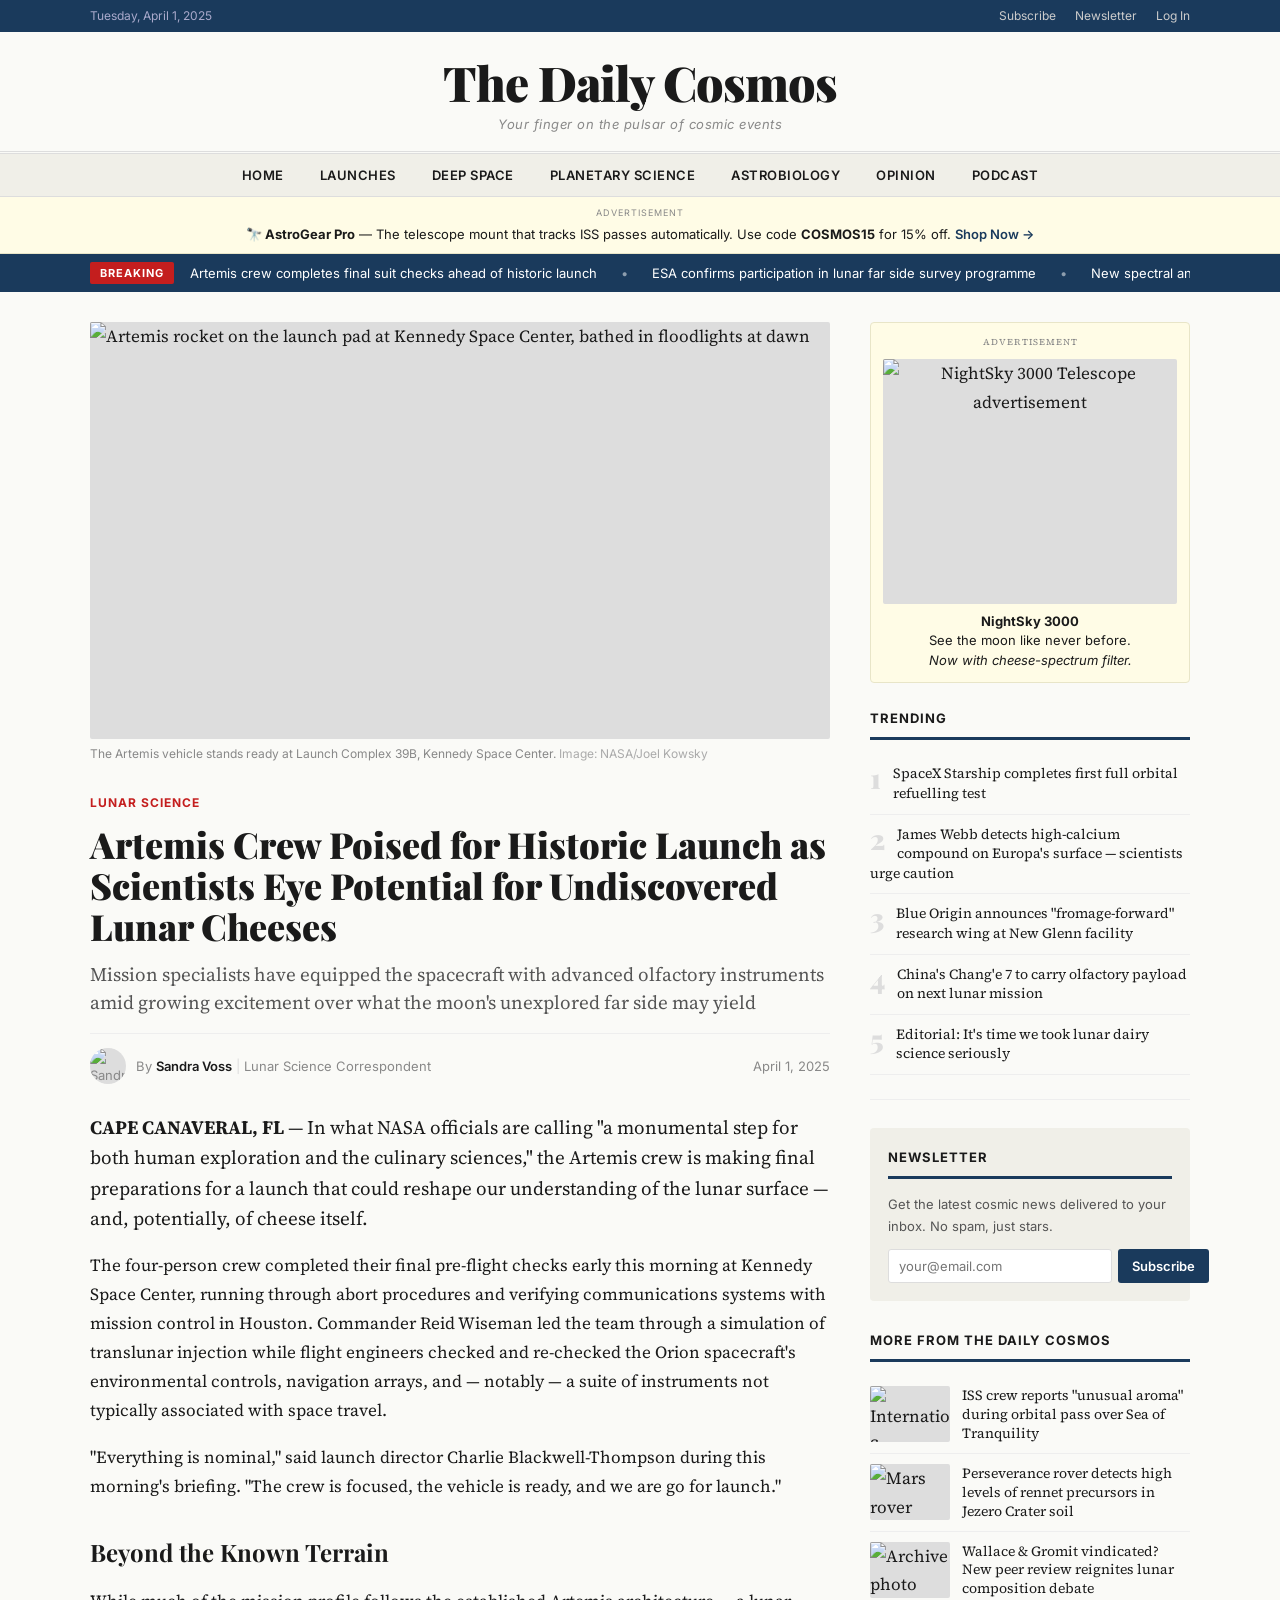
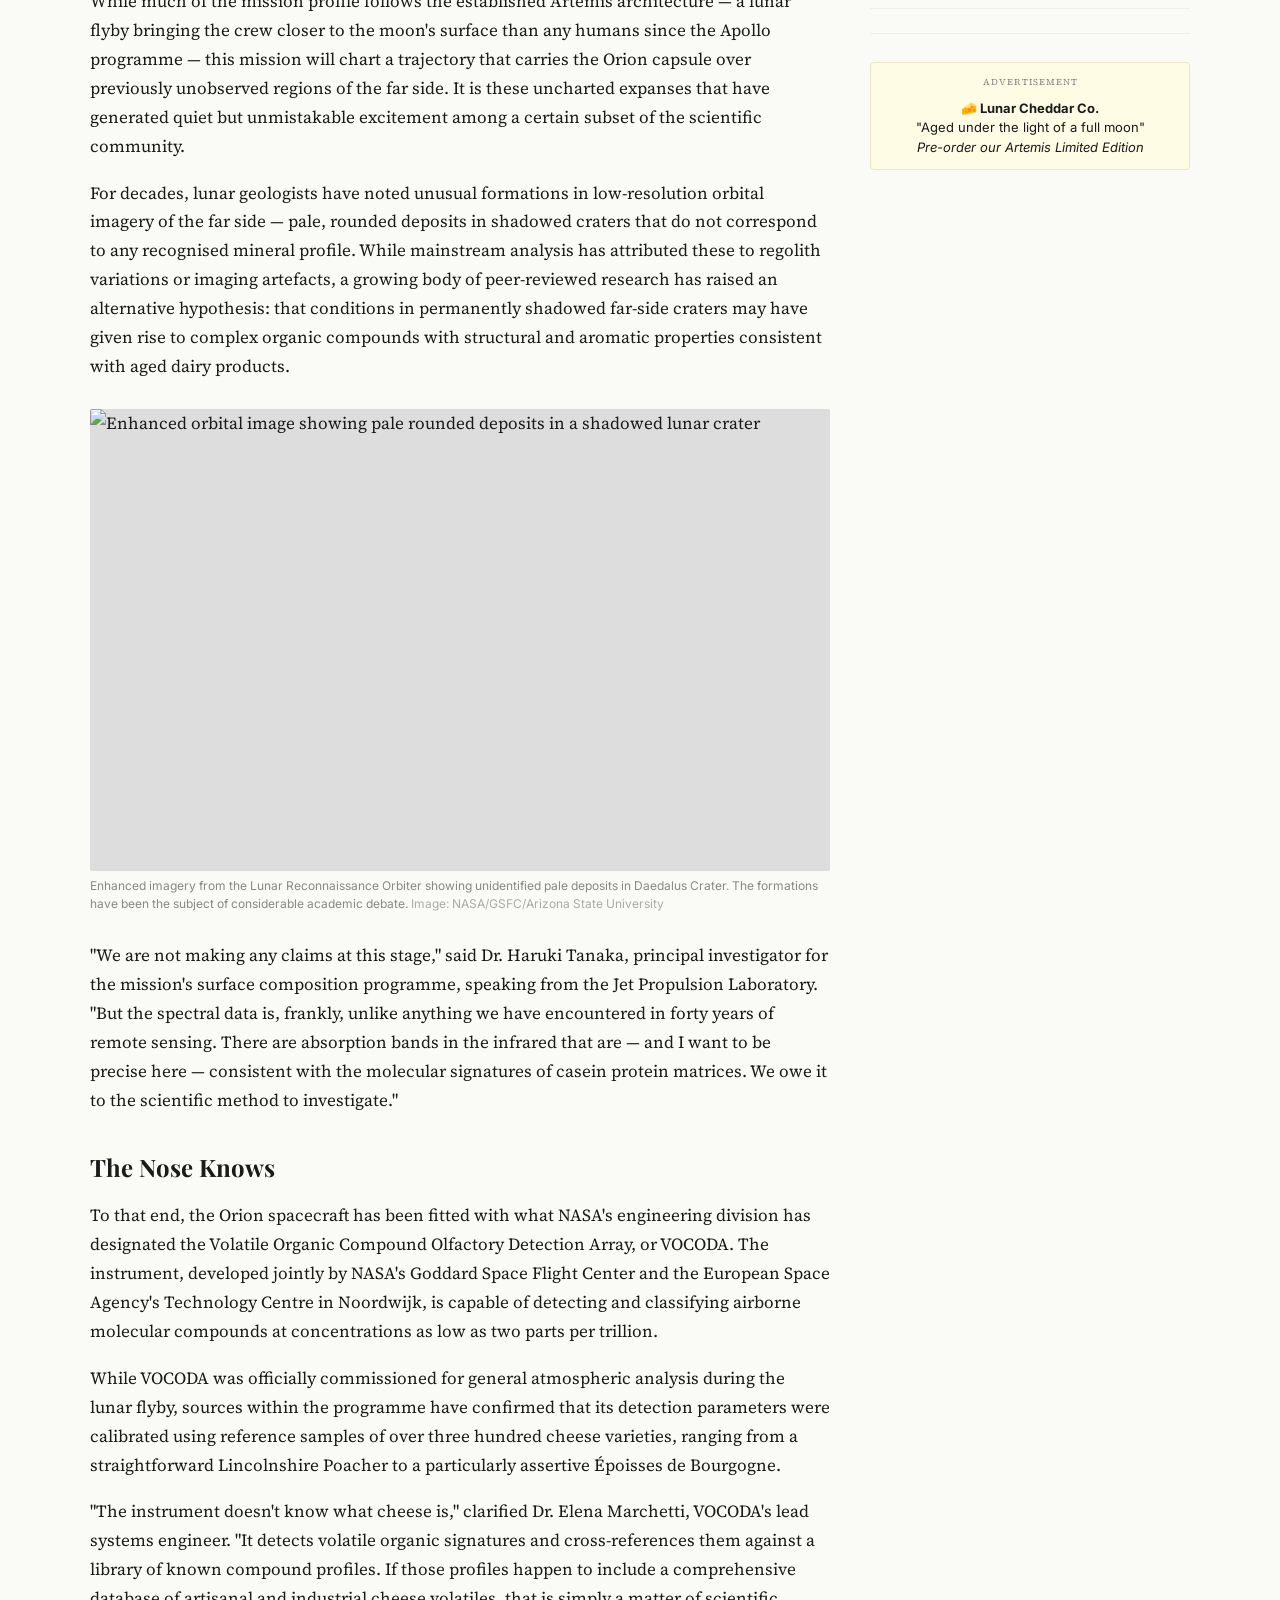
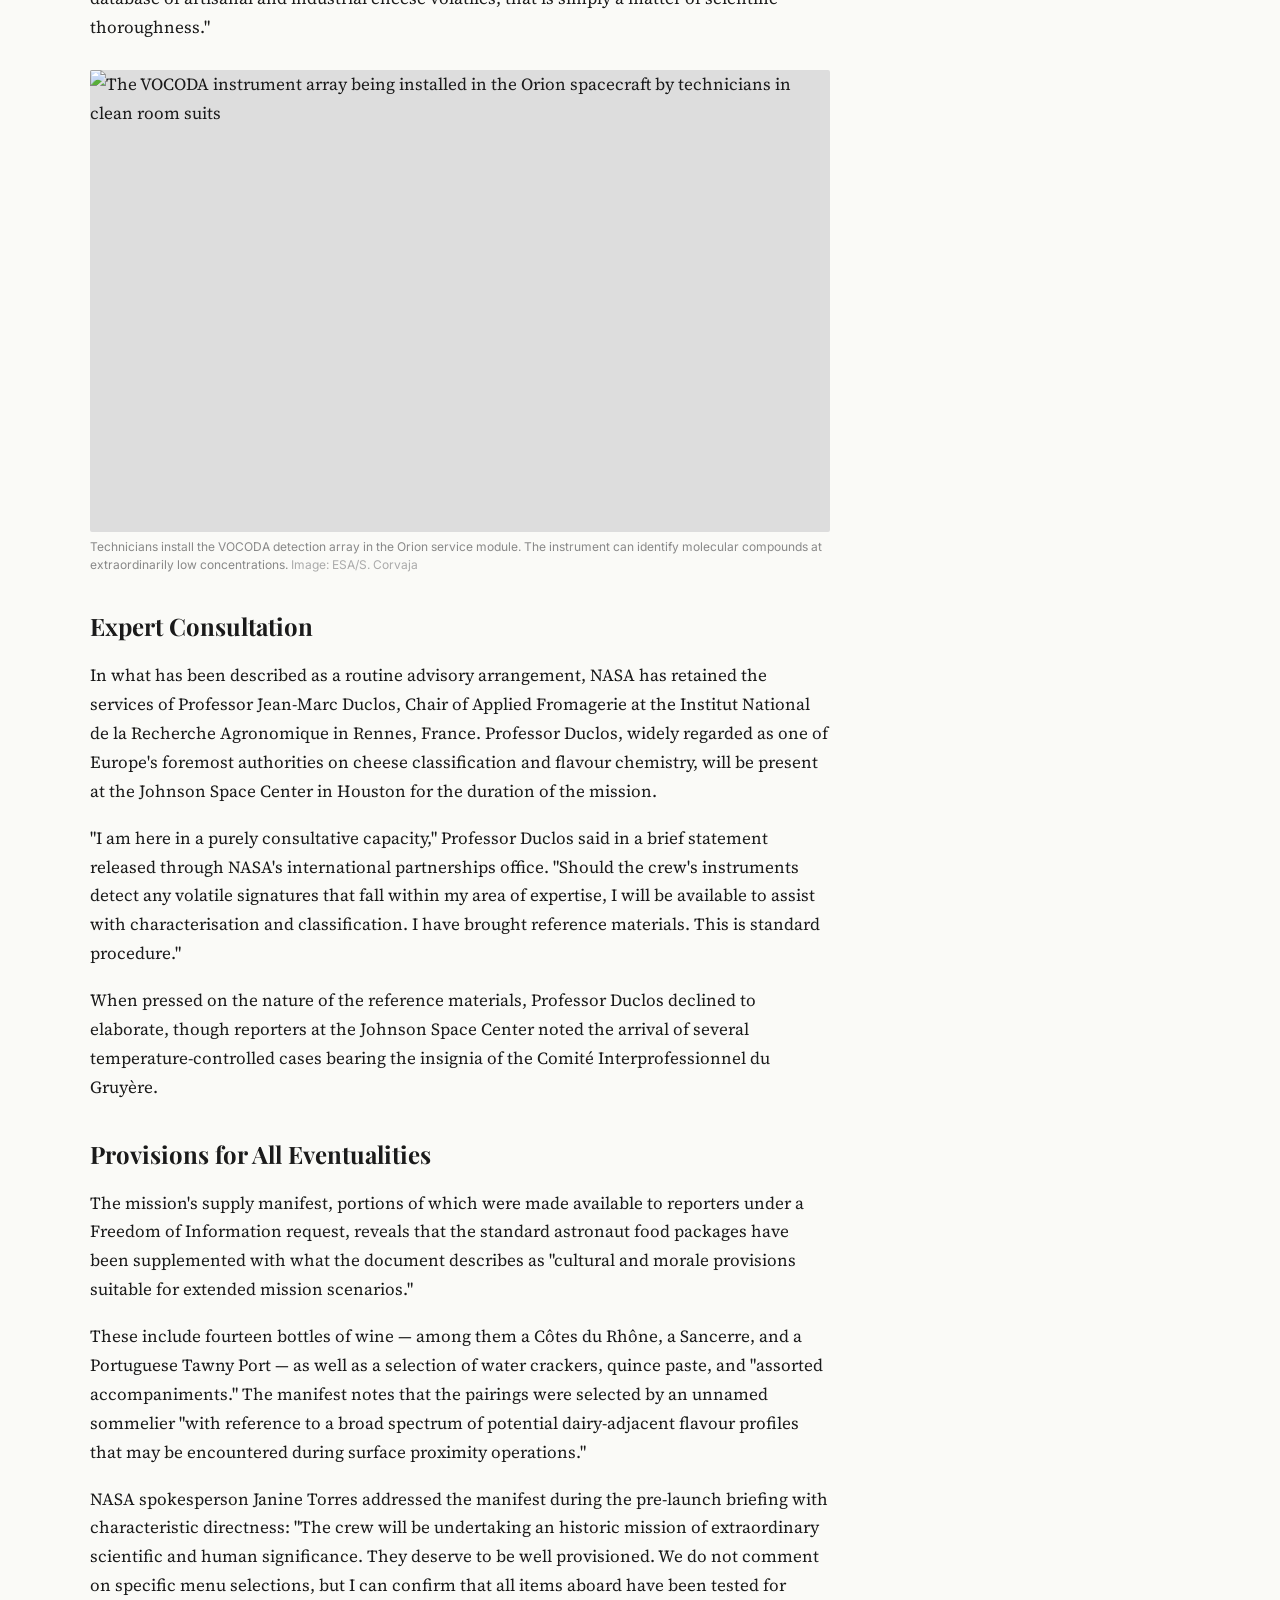
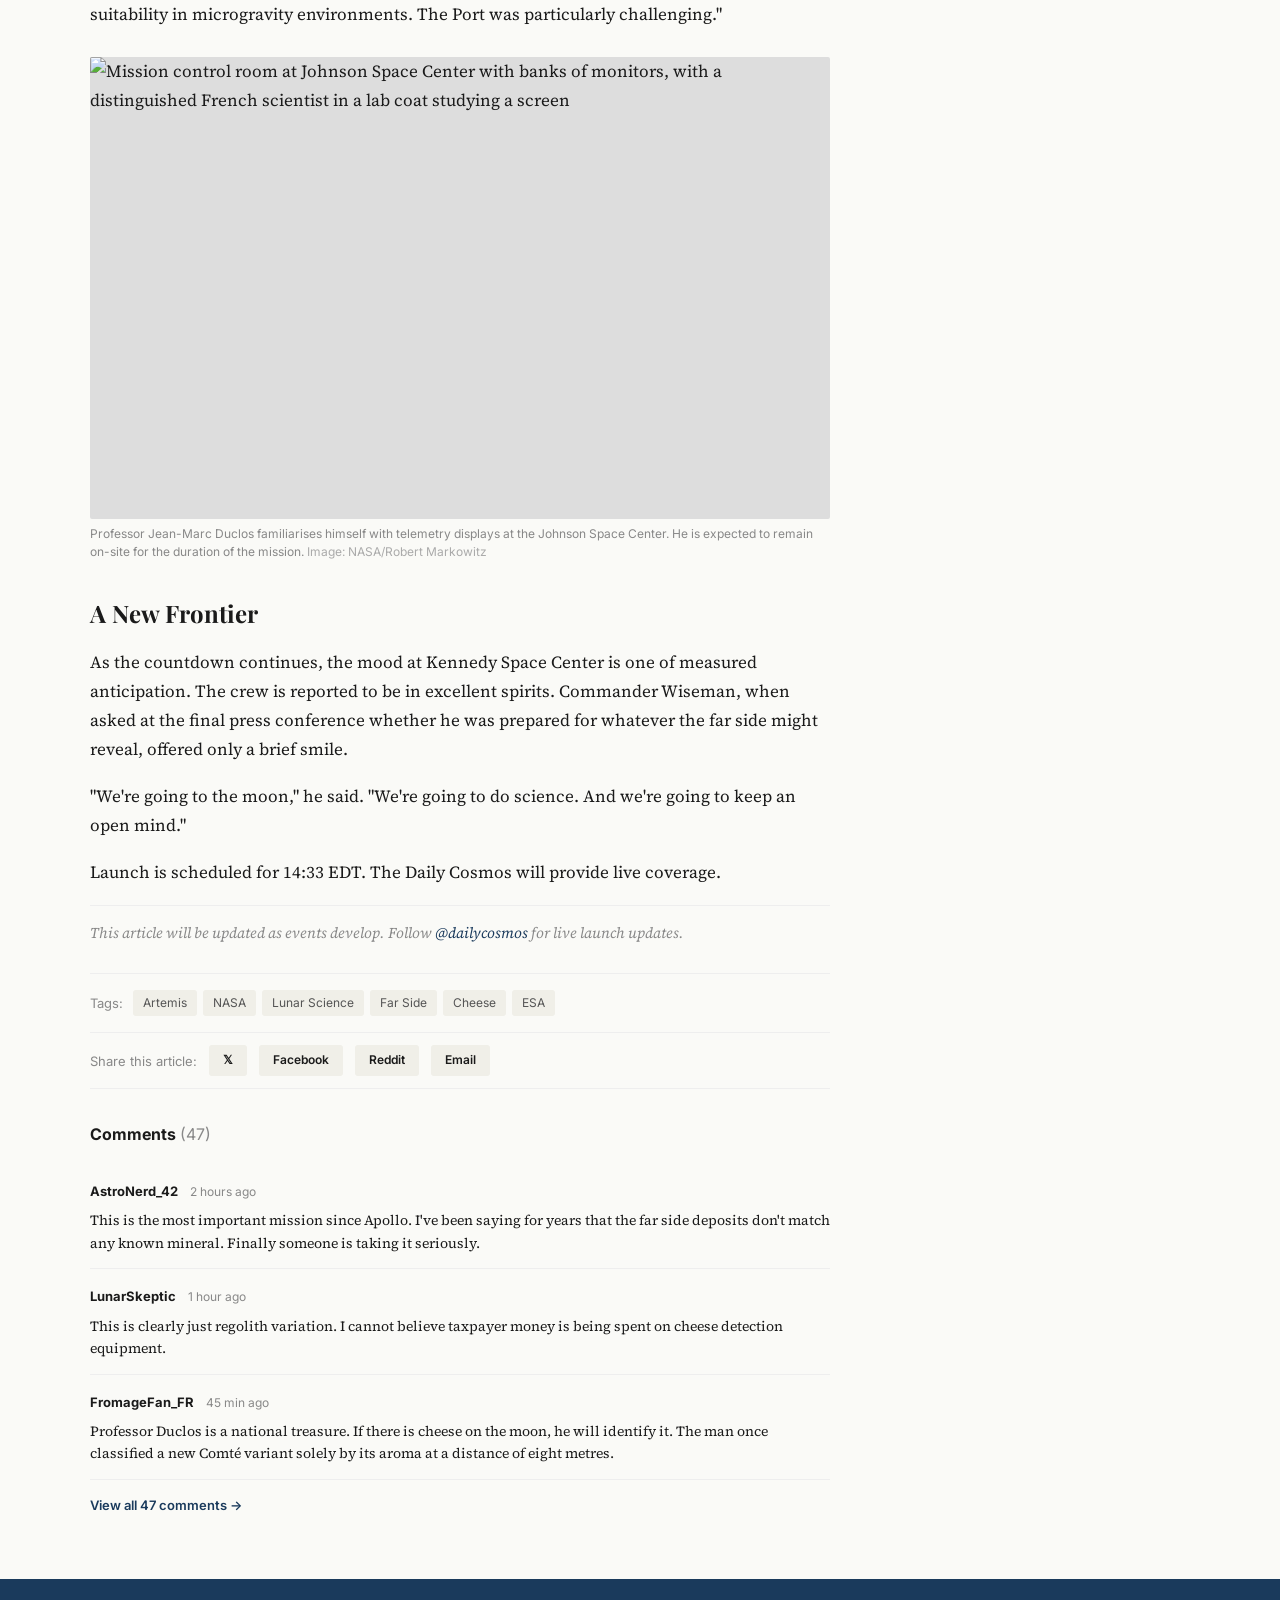
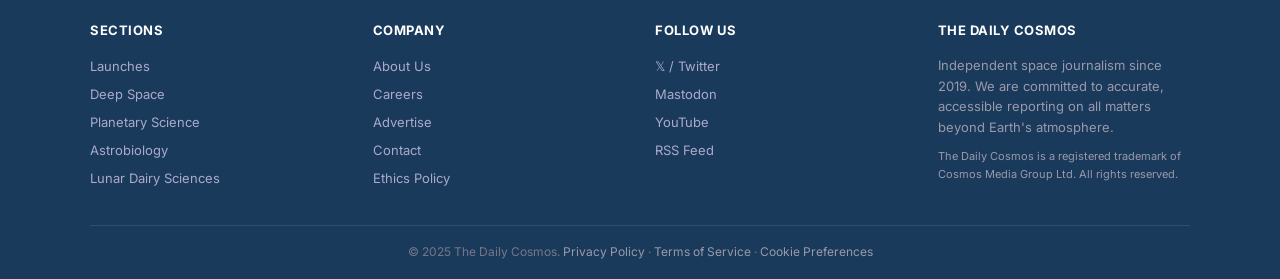
==== index.html @ 79b1f415 "Add The Daily Cosmos April Fools spoof news site Static single-page site styled as a low-budget spac" ====
<!DOCTYPE html>
<html lang="en">
<head>
    <meta charset="UTF-8">
    <meta name="viewport" content="width=device-width, initial-scale=1.0">
    <title>The Daily Cosmos — Your Finger on the Pulsar</title>
    <link rel="preconnect" href="https://fonts.googleapis.com">
    <link rel="preconnect" href="https://fonts.gstatic.com" crossorigin>
    <link href="https://fonts.googleapis.com/css2?family=Playfair+Display:wght@700;900&family=Source+Serif+4:ital,wght@0,400;0,600;1,400&family=Inter:wght@400;500;600;700&display=swap" rel="stylesheet">
    <link rel="stylesheet" href="style.css">
</head>
<body>

<!-- Top Bar -->
<div class="top-bar">
    <div class="container top-bar-inner">
        <span class="top-bar-date">Tuesday, April 1, 2025</span>
        <nav class="top-bar-nav">
            <a href="404.html">Subscribe</a>
            <a href="404.html">Newsletter</a>
            <a href="404.html">Log In</a>
        </nav>
    </div>
</div>

<!-- Header -->
<header class="site-header">
    <div class="container">
        <div class="header-inner">
            <div class="logo-area">
                <h1 class="site-title"><a href="index.html">The Daily Cosmos</a></h1>
                <p class="tagline">Your finger on the pulsar of cosmic events</p>
            </div>
        </div>
    </div>
</header>

<!-- Navigation -->
<nav class="main-nav">
    <div class="container">
        <ul class="nav-links">
            <li><a href="404.html">Home</a></li>
            <li><a href="404.html">Launches</a></li>
            <li><a href="404.html">Deep Space</a></li>
            <li><a href="404.html">Planetary Science</a></li>
            <li><a href="404.html">Astrobiology</a></li>
            <li><a href="404.html">Opinion</a></li>
            <li><a href="404.html">Podcast</a></li>
        </ul>
    </div>
</nav>

<!-- Banner Ad -->
<div class="banner-ad">
    <div class="container">
        <a href="404.html" class="ad-link">
            <div class="ad-content">
                <span class="ad-label">ADVERTISEMENT</span>
                <div class="ad-body">
                    <strong>🔭 AstroGear Pro</strong> — The telescope mount that tracks ISS passes automatically. Use code <strong>COSMOS15</strong> for 15% off. <span class="ad-cta">Shop Now →</span>
                </div>
            </div>
        </a>
    </div>
</div>

<!-- Breaking News Ticker -->
<div class="breaking-ticker">
    <div class="container">
        <span class="breaking-label">BREAKING</span>
        <div class="ticker-wrap">
            <div class="ticker-content">
                <span>Artemis crew completes final suit checks ahead of historic launch</span>
                <span class="ticker-sep">•</span>
                <span>ESA confirms participation in lunar far side survey programme</span>
                <span class="ticker-sep">•</span>
                <span>New spectral analysis equipment cleared for lunar surface deployment</span>
                <span class="ticker-sep">•</span>
                <span>French National Centre for Dairy Research issues statement on lunar mineral composition</span>
            </div>
        </div>
    </div>
</div>

<!-- Main Content -->
<main class="site-main">
    <div class="container main-grid">

        <!-- Article Column -->
        <article class="main-article">

            <!-- Hero Image -->
            <figure class="hero-image">
                <img src="images/artemis-launch-pad.png" alt="Artemis rocket on the launch pad at Kennedy Space Center, bathed in floodlights at dawn">
                <figcaption>The Artemis vehicle stands ready at Launch Complex 39B, Kennedy Space Center. <span class="credit">Image: NASA/Joel Kowsky</span></figcaption>
            </figure>

            <!-- Article Header -->
            <header class="article-header">
                <span class="article-category"><a href="404.html">LUNAR SCIENCE</a></span>
                <h2 class="article-title">Artemis Crew Poised for Historic Launch as Scientists Eye Potential for Undiscovered Lunar Cheeses</h2>
                <p class="article-subtitle">Mission specialists have equipped the spacecraft with advanced olfactory instruments amid growing excitement over what the moon's unexplored far side may yield</p>
                <div class="article-meta">
                    <img src="images/author-avatar.png" alt="Sandra Voss" class="author-avatar">
                    <div class="meta-text">
                        <span class="author-name">By <a href="404.html">Sandra Voss</a></span>
                        <span class="meta-separator">|</span>
                        <span class="article-section">Lunar Science Correspondent</span>
                    </div>
                    <time class="article-date" datetime="2025-04-01">April 1, 2025</time>
                </div>
            </header>

            <!-- Article Body -->
            <div class="article-body">

                <p class="lead"><strong>CAPE CANAVERAL, FL</strong> — In what NASA officials are calling "a monumental step for both human exploration and the culinary sciences," the Artemis crew is making final preparations for a launch that could reshape our understanding of the lunar surface — and, potentially, of cheese itself.</p>

                <p>The four-person crew completed their final pre-flight checks early this morning at Kennedy Space Center, running through abort procedures and verifying communications systems with mission control in Houston. Commander Reid Wiseman led the team through a simulation of translunar injection while flight engineers checked and re-checked the Orion spacecraft's environmental controls, navigation arrays, and — notably — a suite of instruments not typically associated with space travel.</p>

                <p>"Everything is nominal," said launch director Charlie Blackwell-Thompson during this morning's briefing. "The crew is focused, the vehicle is ready, and we are go for launch."</p>

                <h3>Beyond the Known Terrain</h3>

                <p>While much of the mission profile follows the established Artemis architecture — a lunar flyby bringing the crew closer to the moon's surface than any humans since the Apollo programme — this mission will chart a trajectory that carries the Orion capsule over previously unobserved regions of the far side. It is these uncharted expanses that have generated quiet but unmistakable excitement among a certain subset of the scientific community.</p>

                <p>For decades, lunar geologists have noted unusual formations in low-resolution orbital imagery of the far side — pale, rounded deposits in shadowed craters that do not correspond to any recognised mineral profile. While mainstream analysis has attributed these to regolith variations or imaging artefacts, a growing body of peer-reviewed research has raised an alternative hypothesis: that conditions in permanently shadowed far-side craters may have given rise to complex organic compounds with structural and aromatic properties consistent with aged dairy products.</p>

                <figure class="article-image">
                    <img src="images/lunar-crater-deposits.png" alt="Enhanced orbital image showing pale rounded deposits in a shadowed lunar crater">
                    <figcaption>Enhanced imagery from the Lunar Reconnaissance Orbiter showing unidentified pale deposits in Daedalus Crater. The formations have been the subject of considerable academic debate. <span class="credit">Image: NASA/GSFC/Arizona State University</span></figcaption>
                </figure>

                <p>"We are not making any claims at this stage," said Dr. Haruki Tanaka, principal investigator for the mission's surface composition programme, speaking from the Jet Propulsion Laboratory. "But the spectral data is, frankly, unlike anything we have encountered in forty years of remote sensing. There are absorption bands in the infrared that are — and I want to be precise here — consistent with the molecular signatures of casein protein matrices. We owe it to the scientific method to investigate."</p>

                <h3>The Nose Knows</h3>

                <p>To that end, the Orion spacecraft has been fitted with what NASA's engineering division has designated the Volatile Organic Compound Olfactory Detection Array, or VOCODA. The instrument, developed jointly by NASA's Goddard Space Flight Center and the European Space Agency's Technology Centre in Noordwijk, is capable of detecting and classifying airborne molecular compounds at concentrations as low as two parts per trillion.</p>

                <p>While VOCODA was officially commissioned for general atmospheric analysis during the lunar flyby, sources within the programme have confirmed that its detection parameters were calibrated using reference samples of over three hundred cheese varieties, ranging from a straightforward Lincolnshire Poacher to a particularly assertive Époisses de Bourgogne.</p>

                <p>"The instrument doesn't know what cheese is," clarified Dr. Elena Marchetti, VOCODA's lead systems engineer. "It detects volatile organic signatures and cross-references them against a library of known compound profiles. If those profiles happen to include a comprehensive database of artisanal and industrial cheese volatiles, that is simply a matter of scientific thoroughness."</p>

                <figure class="article-image">
                    <img src="images/vocoda-instrument.png" alt="The VOCODA instrument array being installed in the Orion spacecraft by technicians in clean room suits">
                    <figcaption>Technicians install the VOCODA detection array in the Orion service module. The instrument can identify molecular compounds at extraordinarily low concentrations. <span class="credit">Image: ESA/S. Corvaja</span></figcaption>
                </figure>

                <h3>Expert Consultation</h3>

                <p>In what has been described as a routine advisory arrangement, NASA has retained the services of Professor Jean-Marc Duclos, Chair of Applied Fromagerie at the Institut National de la Recherche Agronomique in Rennes, France. Professor Duclos, widely regarded as one of Europe's foremost authorities on cheese classification and flavour chemistry, will be present at the Johnson Space Center in Houston for the duration of the mission.</p>

                <p>"I am here in a purely consultative capacity," Professor Duclos said in a brief statement released through NASA's international partnerships office. "Should the crew's instruments detect any volatile signatures that fall within my area of expertise, I will be available to assist with characterisation and classification. I have brought reference materials. This is standard procedure."</p>

                <p>When pressed on the nature of the reference materials, Professor Duclos declined to elaborate, though reporters at the Johnson Space Center noted the arrival of several temperature-controlled cases bearing the insignia of the Comité Interprofessionnel du Gruyère.</p>

                <h3>Provisions for All Eventualities</h3>

                <p>The mission's supply manifest, portions of which were made available to reporters under a Freedom of Information request, reveals that the standard astronaut food packages have been supplemented with what the document describes as "cultural and morale provisions suitable for extended mission scenarios."</p>

                <p>These include fourteen bottles of wine — among them a Côtes du Rhône, a Sancerre, and a Portuguese Tawny Port — as well as a selection of water crackers, quince paste, and "assorted accompaniments." The manifest notes that the pairings were selected by an unnamed sommelier "with reference to a broad spectrum of potential dairy-adjacent flavour profiles that may be encountered during surface proximity operations."</p>

                <p>NASA spokesperson Janine Torres addressed the manifest during the pre-launch briefing with characteristic directness: "The crew will be undertaking an historic mission of extraordinary scientific and human significance. They deserve to be well provisioned. We do not comment on specific menu selections, but I can confirm that all items aboard have been tested for suitability in microgravity environments. The Port was particularly challenging."</p>

                <figure class="article-image">
                    <img src="images/mission-control-duclos.png" alt="Mission control room at Johnson Space Center with banks of monitors, with a distinguished French scientist in a lab coat studying a screen">
                    <figcaption>Professor Jean-Marc Duclos familiarises himself with telemetry displays at the Johnson Space Center. He is expected to remain on-site for the duration of the mission. <span class="credit">Image: NASA/Robert Markowitz</span></figcaption>
                </figure>

                <h3>A New Frontier</h3>

                <p>As the countdown continues, the mood at Kennedy Space Center is one of measured anticipation. The crew is reported to be in excellent spirits. Commander Wiseman, when asked at the final press conference whether he was prepared for whatever the far side might reveal, offered only a brief smile.</p>

                <p>"We're going to the moon," he said. "We're going to do science. And we're going to keep an open mind."</p>

                <p>Launch is scheduled for 14:33 EDT. The Daily Cosmos will provide live coverage.</p>

                <p class="article-update"><em>This article will be updated as events develop. Follow <a href="404.html">@dailycosmos</a> for live launch updates.</em></p>

            </div>

            <!-- Article Tags -->
            <div class="article-tags">
                <span class="tag-label">Tags:</span>
                <a href="404.html" class="tag">Artemis</a>
                <a href="404.html" class="tag">NASA</a>
                <a href="404.html" class="tag">Lunar Science</a>
                <a href="404.html" class="tag">Far Side</a>
                <a href="404.html" class="tag">Cheese</a>
                <a href="404.html" class="tag">ESA</a>
            </div>

            <!-- Share Bar -->
            <div class="share-bar">
                <span class="share-label">Share this article:</span>
                <a href="404.html" class="share-btn">𝕏</a>
                <a href="404.html" class="share-btn">Facebook</a>
                <a href="404.html" class="share-btn">Reddit</a>
                <a href="404.html" class="share-btn">Email</a>
            </div>

            <!-- Comments Teaser -->
            <div class="comments-section">
                <h3>Comments <span class="comment-count">(47)</span></h3>
                <div class="comment">
                    <strong>AstroNerd_42</strong> <span class="comment-time">2 hours ago</span>
                    <p>This is the most important mission since Apollo. I've been saying for years that the far side deposits don't match any known mineral. Finally someone is taking it seriously.</p>
                </div>
                <div class="comment">
                    <strong>LunarSkeptic</strong> <span class="comment-time">1 hour ago</span>
                    <p>This is clearly just regolith variation. I cannot believe taxpayer money is being spent on cheese detection equipment.</p>
                </div>
                <div class="comment">
                    <strong>FromageFan_FR</strong> <span class="comment-time">45 min ago</span>
                    <p>Professor Duclos is a national treasure. If there is cheese on the moon, he will identify it. The man once classified a new Comté variant solely by its aroma at a distance of eight metres.</p>
                </div>
                <a href="404.html" class="view-all-comments">View all 47 comments →</a>
            </div>

        </article>

        <!-- Sidebar -->
        <aside class="sidebar">

            <!-- Sidebar Ad -->
            <div class="sidebar-ad">
                <span class="ad-label">ADVERTISEMENT</span>
                <div class="sidebar-ad-content">
                    <a href="404.html">
                        <img src="images/ad-telescope.png" alt="NightSky 3000 Telescope advertisement">
                        <p><strong>NightSky 3000</strong><br>See the moon like never before.<br><em>Now with cheese-spectrum filter.</em></p>
                    </a>
                </div>
            </div>

            <!-- Trending Stories -->
            <div class="sidebar-section">
                <h3 class="sidebar-heading">Trending</h3>
                <ol class="trending-list">
                    <li><a href="404.html">SpaceX Starship completes first full orbital refuelling test</a></li>
                    <li><a href="404.html">James Webb detects high-calcium compound on Europa's surface — scientists urge caution</a></li>
                    <li><a href="404.html">Blue Origin announces "fromage-forward" research wing at New Glenn facility</a></li>
                    <li><a href="404.html">China's Chang'e 7 to carry olfactory payload on next lunar mission</a></li>
                    <li><a href="404.html">Editorial: It's time we took lunar dairy science seriously</a></li>
                </ol>
            </div>

            <!-- Newsletter Signup -->
            <div class="sidebar-section newsletter-box">
                <h3 class="sidebar-heading">Newsletter</h3>
                <p>Get the latest cosmic news delivered to your inbox. No spam, just stars.</p>
                <form class="newsletter-form" action="404.html">
                    <input type="email" placeholder="your@email.com" class="newsletter-input">
                    <button type="submit" class="newsletter-btn">Subscribe</button>
                </form>
            </div>

            <!-- More Stories -->
            <div class="sidebar-section">
                <h3 class="sidebar-heading">More from The Daily Cosmos</h3>
                <div class="sidebar-story">
                    <img src="images/sidebar-iss.png" alt="International Space Station">
                    <a href="404.html">ISS crew reports "unusual aroma" during orbital pass over Sea of Tranquility</a>
                </div>
                <div class="sidebar-story">
                    <img src="images/sidebar-mars.png" alt="Mars rover">
                    <a href="404.html">Perseverance rover detects high levels of rennet precursors in Jezero Crater soil</a>
                </div>
                <div class="sidebar-story">
                    <img src="images/sidebar-wallace.png" alt="Archive photo">
                    <a href="404.html">Wallace & Gromit vindicated? New peer review reignites lunar composition debate</a>
                </div>
            </div>

            <!-- Sidebar Ad 2 -->
            <div class="sidebar-ad">
                <span class="ad-label">ADVERTISEMENT</span>
                <div class="sidebar-ad-content">
                    <a href="404.html">
                        <p><strong>🧀 Lunar Cheddar Co.</strong><br>"Aged under the light of a full moon"<br><em>Pre-order our Artemis Limited Edition</em></p>
                    </a>
                </div>
            </div>

        </aside>

    </div>
</main>

<!-- Footer -->
<footer class="site-footer">
    <div class="container">
        <div class="footer-grid">
            <div class="footer-col">
                <h4>Sections</h4>
                <ul>
                    <li><a href="404.html">Launches</a></li>
                    <li><a href="404.html">Deep Space</a></li>
                    <li><a href="404.html">Planetary Science</a></li>
                    <li><a href="404.html">Astrobiology</a></li>
                    <li><a href="404.html">Lunar Dairy Sciences</a></li>
                </ul>
            </div>
            <div class="footer-col">
                <h4>Company</h4>
                <ul>
                    <li><a href="404.html">About Us</a></li>
                    <li><a href="404.html">Careers</a></li>
                    <li><a href="404.html">Advertise</a></li>
                    <li><a href="404.html">Contact</a></li>
                    <li><a href="404.html">Ethics Policy</a></li>
                </ul>
            </div>
            <div class="footer-col">
                <h4>Follow Us</h4>
                <ul>
                    <li><a href="404.html">𝕏 / Twitter</a></li>
                    <li><a href="404.html">Mastodon</a></li>
                    <li><a href="404.html">YouTube</a></li>
                    <li><a href="404.html">RSS Feed</a></li>
                </ul>
            </div>
            <div class="footer-col footer-about">
                <h4>The Daily Cosmos</h4>
                <p>Independent space journalism since 2019. We are committed to accurate, accessible reporting on all matters beyond Earth's atmosphere.</p>
                <p class="footer-small">The Daily Cosmos is a registered trademark of Cosmos Media Group Ltd. All rights reserved.</p>
            </div>
        </div>
        <div class="footer-bottom">
            <p>&copy; 2025 The Daily Cosmos. <a href="404.html">Privacy Policy</a> · <a href="404.html">Terms of Service</a> · <a href="404.html">Cookie Preferences</a></p>
        </div>
    </div>
</footer>

</body>
</html>
---- style.css ----
/* ===== RESET & BASE ===== */
*, *::before, *::after { margin: 0; padding: 0; box-sizing: border-box; }

:root {
    --color-bg: #fafaf7;
    --color-text: #1a1a1a;
    --color-text-light: #555;
    --color-text-muted: #888;
    --color-accent: #1a3a5c;
    --color-accent-light: #2a5a8c;
    --color-red: #c41e1e;
    --color-border: #ddd;
    --color-border-light: #eee;
    --color-bg-alt: #f0efe8;
    --color-ad-bg: #fffce6;
    --font-display: 'Playfair Display', Georgia, serif;
    --font-body: 'Source Serif 4', Georgia, serif;
    --font-ui: 'Inter', -apple-system, sans-serif;
    --max-width: 1140px;
}

body {
    font-family: var(--font-body);
    color: var(--color-text);
    background: var(--color-bg);
    line-height: 1.7;
    font-size: 17px;
}

a { color: var(--color-accent); text-decoration: none; }
a:hover { color: var(--color-accent-light); text-decoration: underline; }

img { max-width: 100%; height: auto; display: block; }

.container {
    max-width: var(--max-width);
    margin: 0 auto;
    padding: 0 20px;
}

/* ===== TOP BAR ===== */
.top-bar {
    background: var(--color-accent);
    color: #fff;
    font-family: var(--font-ui);
    font-size: 12px;
    padding: 6px 0;
}
.top-bar-inner {
    display: flex;
    justify-content: space-between;
    align-items: center;
}
.top-bar-nav a {
    color: #ccc;
    margin-left: 16px;
    font-size: 12px;
}
.top-bar-nav a:hover { color: #fff; text-decoration: none; }
.top-bar-date { color: #aac; }

/* ===== HEADER ===== */
.site-header {
    padding: 24px 0 16px;
    border-bottom: 3px double var(--color-border);
    text-align: center;
}
.site-title {
    font-family: var(--font-display);
    font-size: 48px;
    font-weight: 900;
    letter-spacing: -1px;
    line-height: 1.1;
}
.site-title a { color: var(--color-text); text-decoration: none; }
.site-title a:hover { color: var(--color-text); text-decoration: none; }
.tagline {
    font-family: var(--font-ui);
    font-size: 13px;
    color: var(--color-text-muted);
    margin-top: 4px;
    font-style: italic;
    letter-spacing: 0.5px;
}

/* ===== MAIN NAV ===== */
.main-nav {
    background: var(--color-bg-alt);
    border-bottom: 1px solid var(--color-border);
    padding: 0;
}
.nav-links {
    list-style: none;
    display: flex;
    justify-content: center;
    gap: 0;
}
.nav-links li a {
    display: block;
    padding: 10px 18px;
    font-family: var(--font-ui);
    font-size: 13px;
    font-weight: 600;
    text-transform: uppercase;
    letter-spacing: 0.5px;
    color: var(--color-text);
}
.nav-links li a:hover {
    background: var(--color-accent);
    color: #fff;
    text-decoration: none;
}

/* ===== BANNER AD ===== */
.banner-ad {
    background: var(--color-ad-bg);
    border-bottom: 1px solid #e8e5c8;
    padding: 8px 0;
}
.ad-link { text-decoration: none; color: var(--color-text); display: block; }
.ad-link:hover { text-decoration: none; color: var(--color-text); }
.ad-content { text-align: center; font-family: var(--font-ui); font-size: 13px; }
.ad-label {
    font-size: 9px;
    text-transform: uppercase;
    letter-spacing: 1px;
    color: var(--color-text-muted);
    display: block;
    margin-bottom: 2px;
}
.ad-cta { color: var(--color-accent); font-weight: 600; }

/* ===== BREAKING TICKER ===== */
.breaking-ticker {
    background: var(--color-accent);
    color: #fff;
    padding: 8px 0;
    overflow: hidden;
}
.breaking-ticker .container { display: flex; align-items: center; }
.breaking-label {
    font-family: var(--font-ui);
    font-size: 11px;
    font-weight: 700;
    background: var(--color-red);
    color: #fff;
    padding: 2px 10px;
    border-radius: 2px;
    flex-shrink: 0;
    margin-right: 16px;
    letter-spacing: 1px;
}
.ticker-wrap { overflow: hidden; flex: 1; }
.ticker-content {
    font-family: var(--font-ui);
    font-size: 13px;
    white-space: nowrap;
    animation: ticker-scroll 40s linear infinite;
}
.ticker-sep { margin: 0 20px; opacity: 0.5; }

@keyframes ticker-scroll {
    0% { transform: translateX(100%); }
    100% { transform: translateX(-100%); }
}

/* ===== MAIN GRID ===== */
.main-grid {
    display: grid;
    grid-template-columns: 1fr 320px;
    gap: 40px;
    padding-top: 30px;
    padding-bottom: 60px;
}

/* ===== ARTICLE ===== */
.hero-image { margin-bottom: 24px; }
.hero-image img {
    width: 100%;
    aspect-ratio: 16 / 9;
    object-fit: cover;
    background: #ddd;
    border-radius: 2px;
}
.hero-image figcaption,
.article-image figcaption {
    font-family: var(--font-ui);
    font-size: 12px;
    color: var(--color-text-muted);
    margin-top: 6px;
    line-height: 1.5;
}
.credit { color: #aaa; }

.article-header { margin-bottom: 28px; }
.article-category {
    display: inline-block;
    margin-bottom: 8px;
}
.article-category a {
    font-family: var(--font-ui);
    font-size: 12px;
    font-weight: 700;
    text-transform: uppercase;
    letter-spacing: 1px;
    color: var(--color-red);
}
.article-title {
    font-family: var(--font-display);
    font-size: 36px;
    font-weight: 900;
    line-height: 1.15;
    margin-bottom: 12px;
}
.article-subtitle {
    font-size: 19px;
    color: var(--color-text-light);
    line-height: 1.5;
    margin-bottom: 16px;
}
.article-meta {
    display: flex;
    align-items: center;
    gap: 10px;
    padding-top: 14px;
    border-top: 1px solid var(--color-border-light);
    font-family: var(--font-ui);
    font-size: 13px;
    color: var(--color-text-muted);
    flex-wrap: wrap;
}
.author-avatar {
    width: 36px;
    height: 36px;
    border-radius: 50%;
    background: #ddd;
    object-fit: cover;
}
.author-name a { color: var(--color-text); font-weight: 600; }
.meta-separator { color: var(--color-border); }
.article-date { margin-left: auto; }

/* Article Body */
.article-body p { margin-bottom: 18px; }
.article-body .lead {
    font-size: 19px;
    line-height: 1.6;
}
.article-body h3 {
    font-family: var(--font-display);
    font-size: 24px;
    margin-top: 32px;
    margin-bottom: 14px;
}
.article-image {
    margin: 28px 0;
}
.article-image img {
    width: 100%;
    aspect-ratio: 16 / 10;
    object-fit: cover;
    background: #ddd;
    border-radius: 2px;
}
.article-update {
    color: var(--color-text-muted);
    font-size: 15px;
    border-top: 1px solid var(--color-border-light);
    padding-top: 14px;
    margin-top: 8px;
}

/* Tags */
.article-tags {
    margin-top: 28px;
    padding-top: 16px;
    border-top: 1px solid var(--color-border-light);
    font-family: var(--font-ui);
    font-size: 13px;
    display: flex;
    flex-wrap: wrap;
    gap: 6px;
    align-items: center;
}
.tag-label { color: var(--color-text-muted); margin-right: 4px; }
.tag {
    background: var(--color-bg-alt);
    padding: 3px 10px;
    border-radius: 3px;
    font-size: 12px;
    color: var(--color-text-light);
}
.tag:hover { background: var(--color-accent); color: #fff; text-decoration: none; }

/* Share */
.share-bar {
    margin-top: 16px;
    padding: 12px 0;
    border-top: 1px solid var(--color-border-light);
    border-bottom: 1px solid var(--color-border-light);
    font-family: var(--font-ui);
    font-size: 13px;
    display: flex;
    gap: 12px;
    align-items: center;
}
.share-label { color: var(--color-text-muted); }
.share-btn {
    background: var(--color-bg-alt);
    padding: 5px 14px;
    border-radius: 3px;
    font-size: 12px;
    font-weight: 600;
    color: var(--color-text);
}
.share-btn:hover { background: var(--color-accent); color: #fff; text-decoration: none; }

/* Comments */
.comments-section {
    margin-top: 32px;
}
.comments-section h3 {
    font-family: var(--font-ui);
    font-size: 16px;
    font-weight: 700;
    margin-bottom: 16px;
}
.comment-count { color: var(--color-text-muted); font-weight: 400; }
.comment {
    padding: 14px 0;
    border-bottom: 1px solid var(--color-border-light);
    font-size: 15px;
}
.comment strong {
    font-family: var(--font-ui);
    font-size: 13px;
}
.comment-time {
    font-family: var(--font-ui);
    font-size: 12px;
    color: var(--color-text-muted);
    margin-left: 8px;
}
.comment p { margin-top: 6px; font-size: 14px; line-height: 1.6; }
.view-all-comments {
    display: inline-block;
    margin-top: 14px;
    font-family: var(--font-ui);
    font-size: 13px;
    font-weight: 600;
}

/* ===== SIDEBAR ===== */
.sidebar-section {
    margin-bottom: 28px;
    padding-bottom: 24px;
    border-bottom: 1px solid var(--color-border-light);
}
.sidebar-heading {
    font-family: var(--font-ui);
    font-size: 13px;
    font-weight: 700;
    text-transform: uppercase;
    letter-spacing: 1px;
    color: var(--color-text);
    margin-bottom: 14px;
    padding-bottom: 8px;
    border-bottom: 3px solid var(--color-accent);
}

/* Trending */
.trending-list { list-style: none; counter-reset: trending; }
.trending-list li {
    counter-increment: trending;
    padding: 10px 0;
    border-bottom: 1px solid var(--color-border-light);
    font-size: 14px;
    line-height: 1.4;
}
.trending-list li::before {
    content: counter(trending);
    font-family: var(--font-display);
    font-size: 28px;
    font-weight: 900;
    color: var(--color-border);
    margin-right: 12px;
    float: left;
    line-height: 1;
}
.trending-list li a { color: var(--color-text); }
.trending-list li a:hover { color: var(--color-accent); }

/* Newsletter */
.newsletter-box {
    background: var(--color-bg-alt);
    padding: 18px;
    border-radius: 4px;
    border-bottom: none;
}
.newsletter-box p {
    font-family: var(--font-ui);
    font-size: 13px;
    color: var(--color-text-light);
    margin-bottom: 12px;
}
.newsletter-form { display: flex; gap: 6px; }
.newsletter-input {
    flex: 1;
    padding: 8px 10px;
    border: 1px solid var(--color-border);
    border-radius: 3px;
    font-family: var(--font-ui);
    font-size: 13px;
}
.newsletter-btn {
    padding: 8px 14px;
    background: var(--color-accent);
    color: #fff;
    border: none;
    border-radius: 3px;
    font-family: var(--font-ui);
    font-size: 13px;
    font-weight: 600;
    cursor: pointer;
}
.newsletter-btn:hover { background: var(--color-accent-light); }

/* Sidebar Stories */
.sidebar-story {
    display: flex;
    gap: 12px;
    padding: 10px 0;
    border-bottom: 1px solid var(--color-border-light);
    align-items: flex-start;
}
.sidebar-story img {
    width: 80px;
    height: 56px;
    object-fit: cover;
    background: #ddd;
    border-radius: 2px;
    flex-shrink: 0;
}
.sidebar-story a {
    font-size: 14px;
    line-height: 1.35;
    color: var(--color-text);
}
.sidebar-story a:hover { color: var(--color-accent); }

/* Sidebar Ads */
.sidebar-ad {
    margin-bottom: 24px;
    background: var(--color-ad-bg);
    border: 1px solid #e8e5c8;
    border-radius: 4px;
    padding: 12px;
    text-align: center;
}
.sidebar-ad .ad-label { margin-bottom: 8px; }
.sidebar-ad-content a { color: var(--color-text); }
.sidebar-ad-content a:hover { text-decoration: none; }
.sidebar-ad-content img {
    margin: 0 auto 8px;
    border-radius: 2px;
    background: #ddd;
    aspect-ratio: 300 / 250;
}
.sidebar-ad-content p {
    font-family: var(--font-ui);
    font-size: 13px;
    line-height: 1.5;
}

/* ===== FOOTER ===== */
.site-footer {
    background: var(--color-accent);
    color: #ccc;
    padding: 40px 0 0;
    font-family: var(--font-ui);
    font-size: 13px;
}
.footer-grid {
    display: grid;
    grid-template-columns: repeat(4, 1fr);
    gap: 30px;
    padding-bottom: 30px;
}
.footer-col h4 {
    color: #fff;
    font-size: 13px;
    text-transform: uppercase;
    letter-spacing: 0.5px;
    margin-bottom: 14px;
}
.footer-col ul { list-style: none; }
.footer-col li { margin-bottom: 6px; }
.footer-col a { color: #aac; }
.footer-col a:hover { color: #fff; text-decoration: none; }
.footer-about p { line-height: 1.6; color: #99a; }
.footer-small { font-size: 11px; margin-top: 10px; color: #778; }
.footer-bottom {
    border-top: 1px solid rgba(255,255,255,0.1);
    padding: 16px 0;
    text-align: center;
    font-size: 12px;
    color: #778;
}
.footer-bottom a { color: #99a; }

/* ===== RESPONSIVE ===== */
@media (max-width: 860px) {
    .main-grid {
        grid-template-columns: 1fr;
    }
    .sidebar { order: 2; }
    .article-title { font-size: 28px; }
    .site-title { font-size: 36px; }
    .nav-links { flex-wrap: wrap; justify-content: flex-start; }
    .footer-grid { grid-template-columns: repeat(2, 1fr); }
    .article-date { margin-left: 0; }
}

@media (max-width: 500px) {
    .footer-grid { grid-template-columns: 1fr; }
    .top-bar-inner { flex-direction: column; gap: 4px; }
    .article-meta { flex-direction: column; align-items: flex-start; }
}
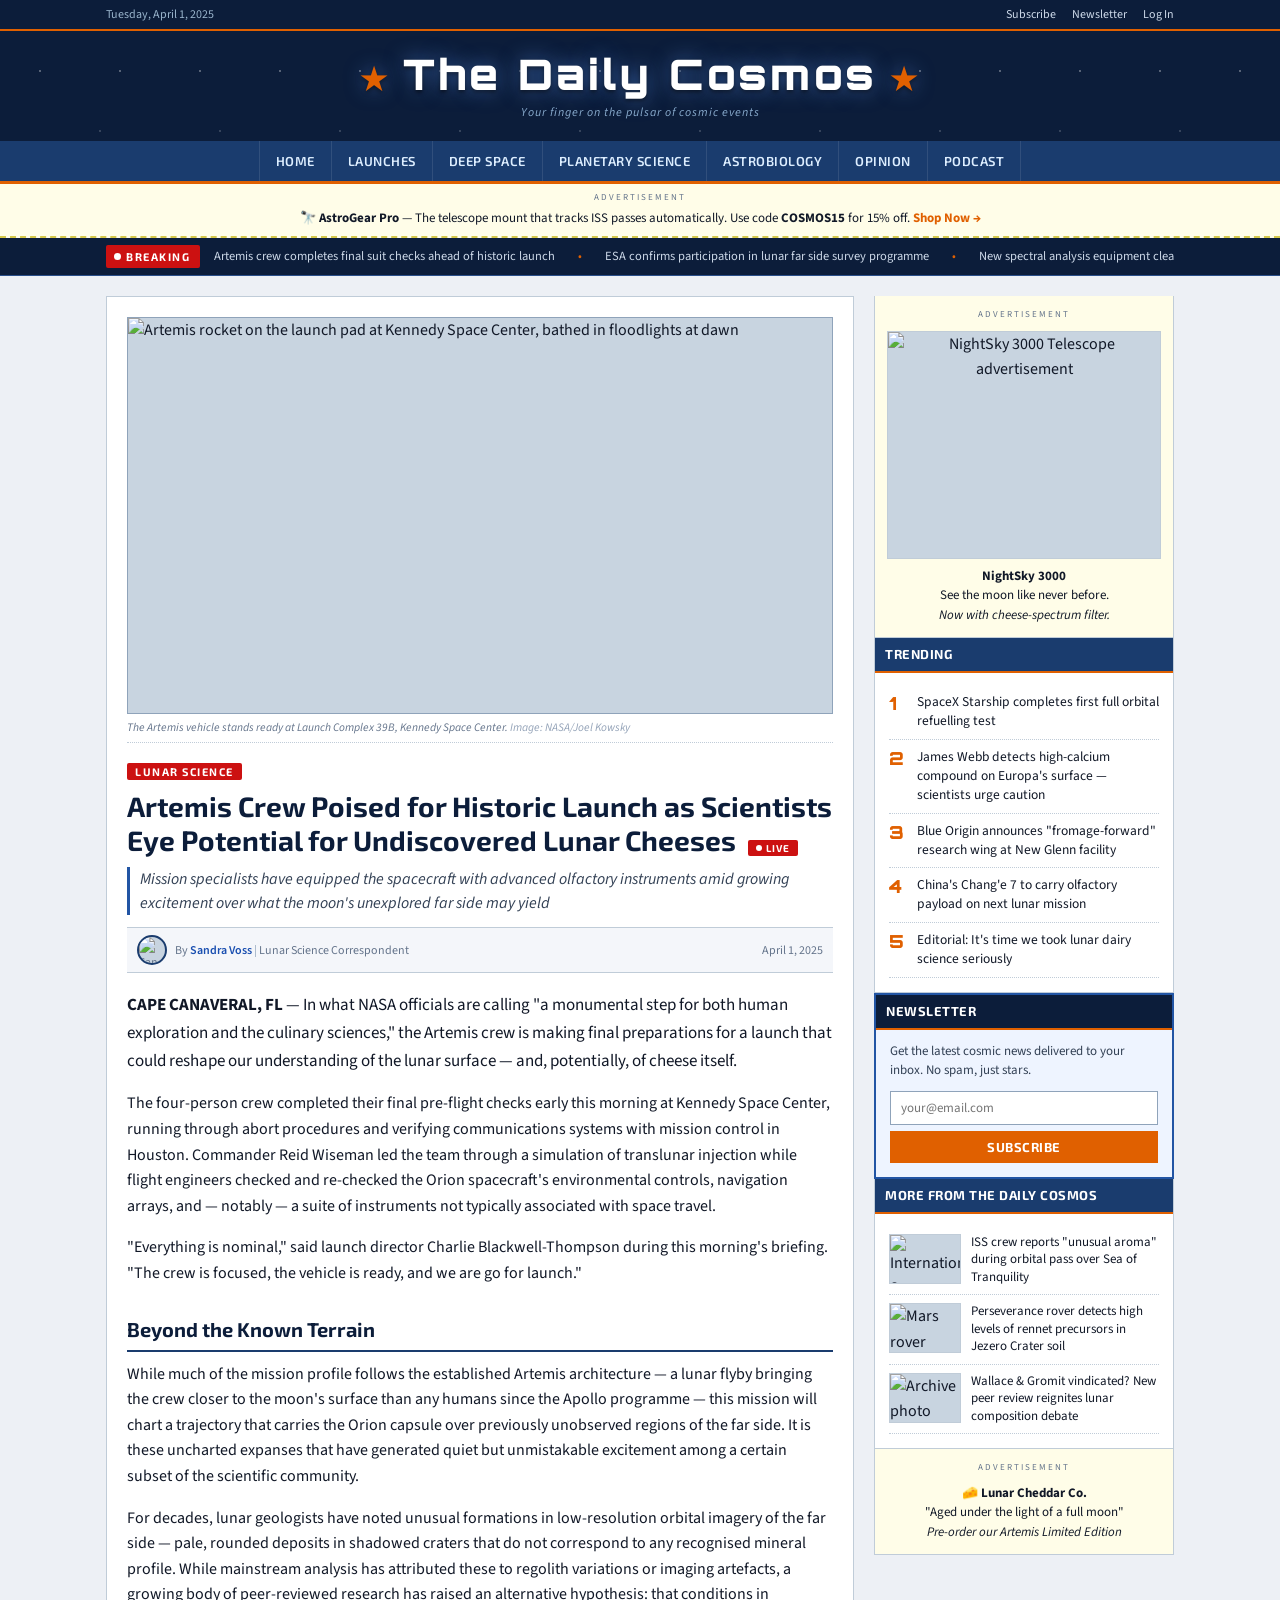
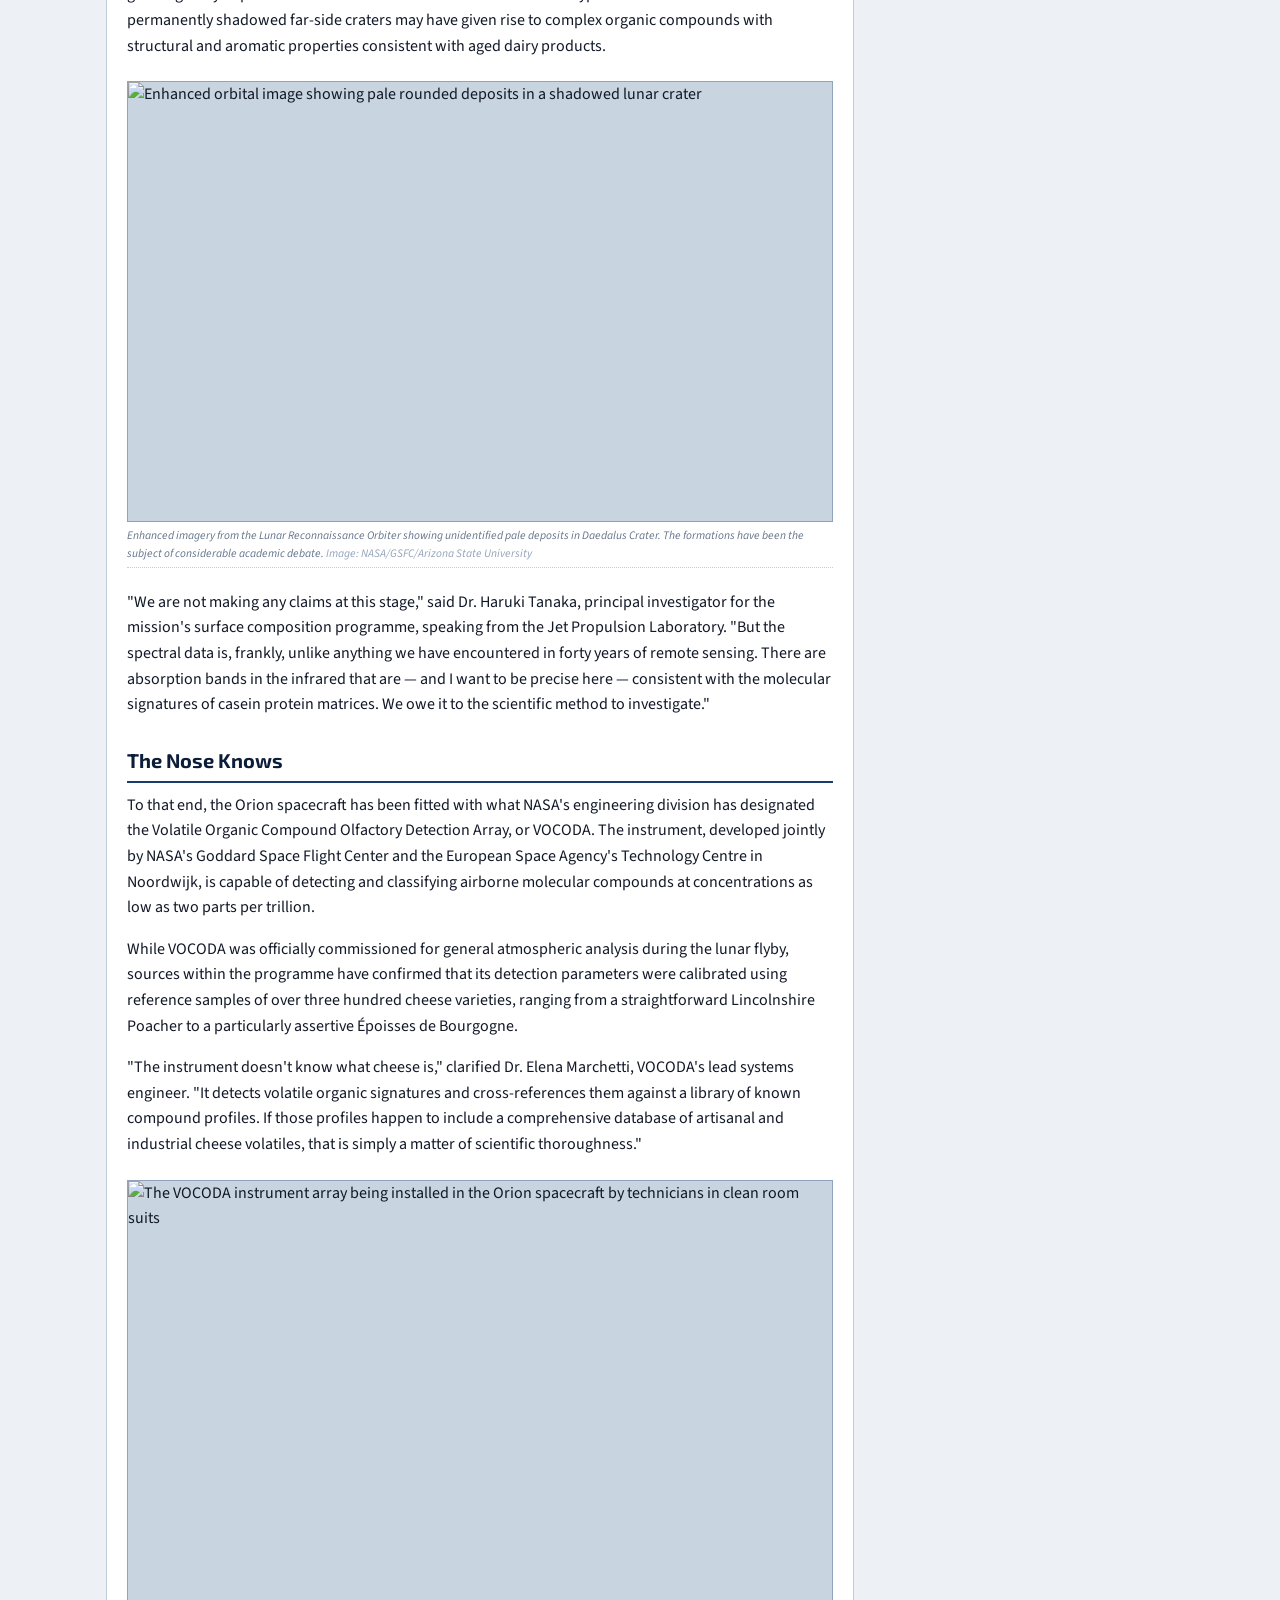
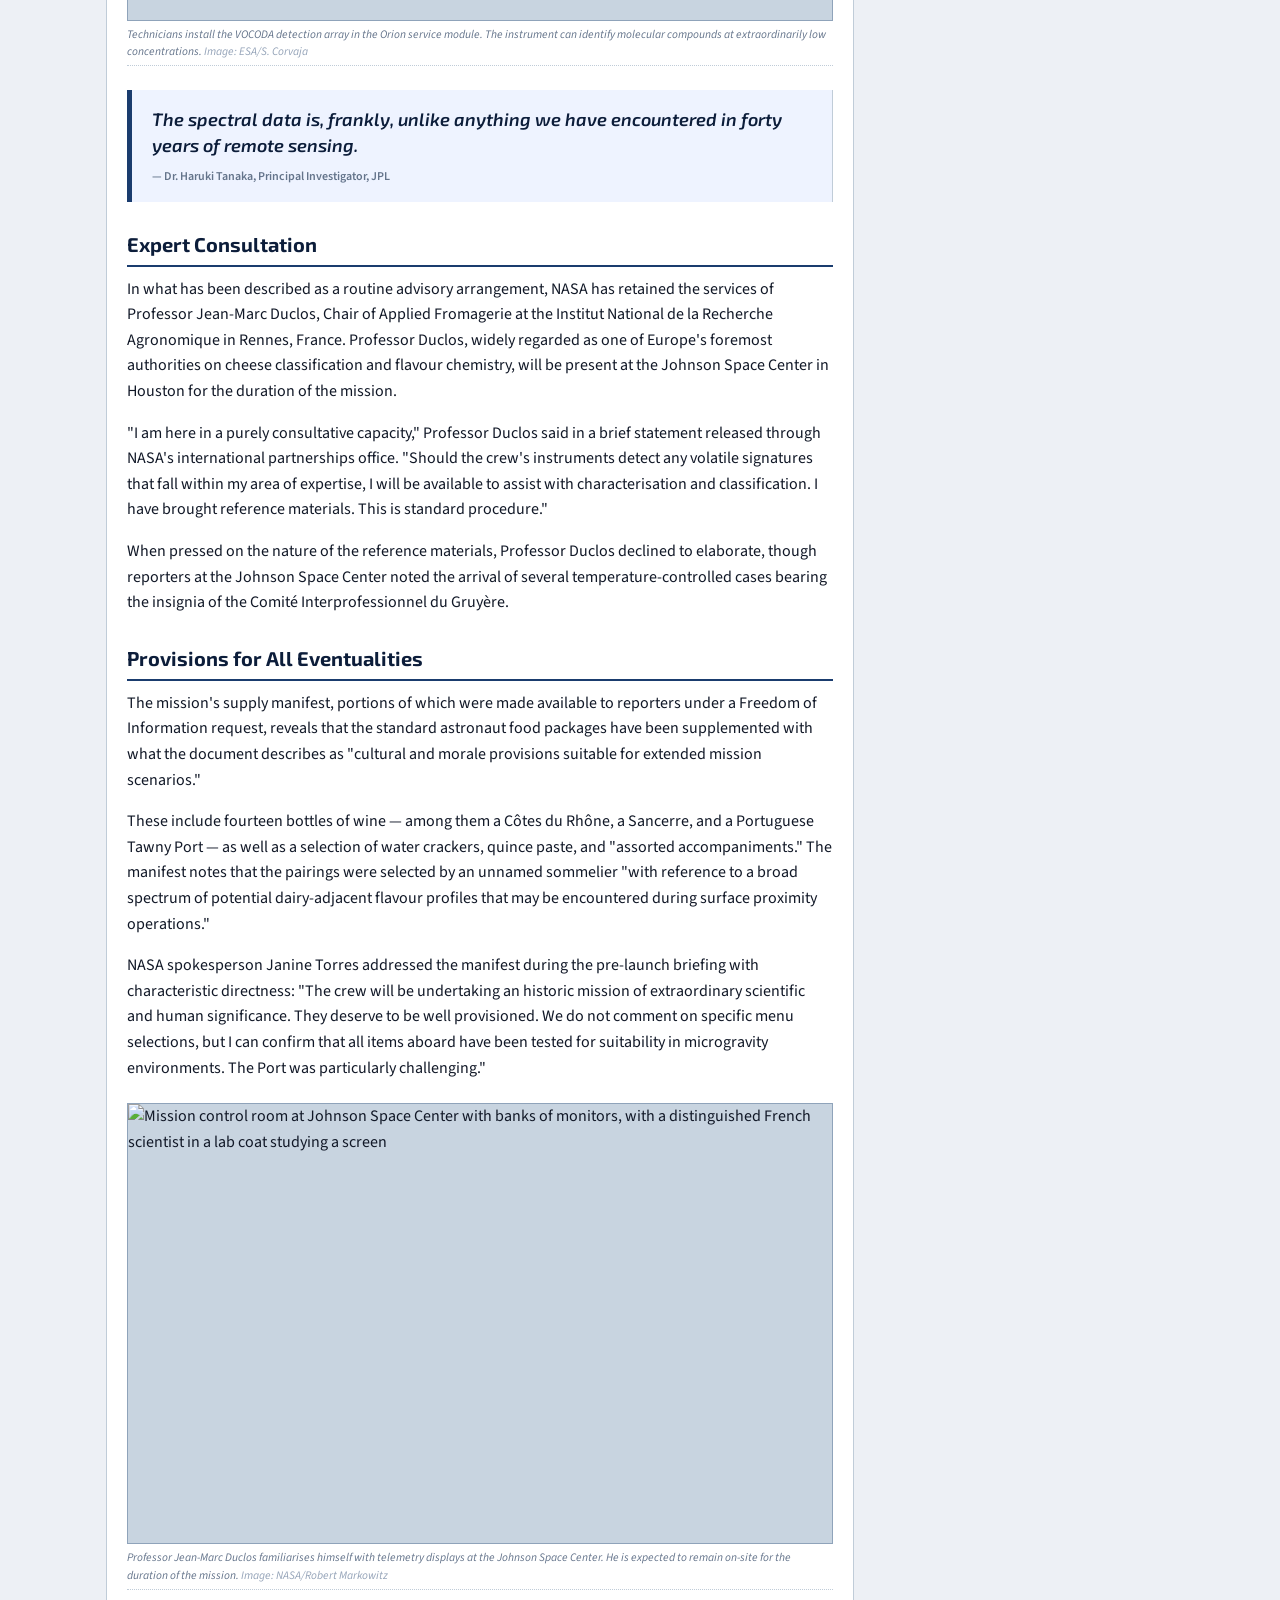
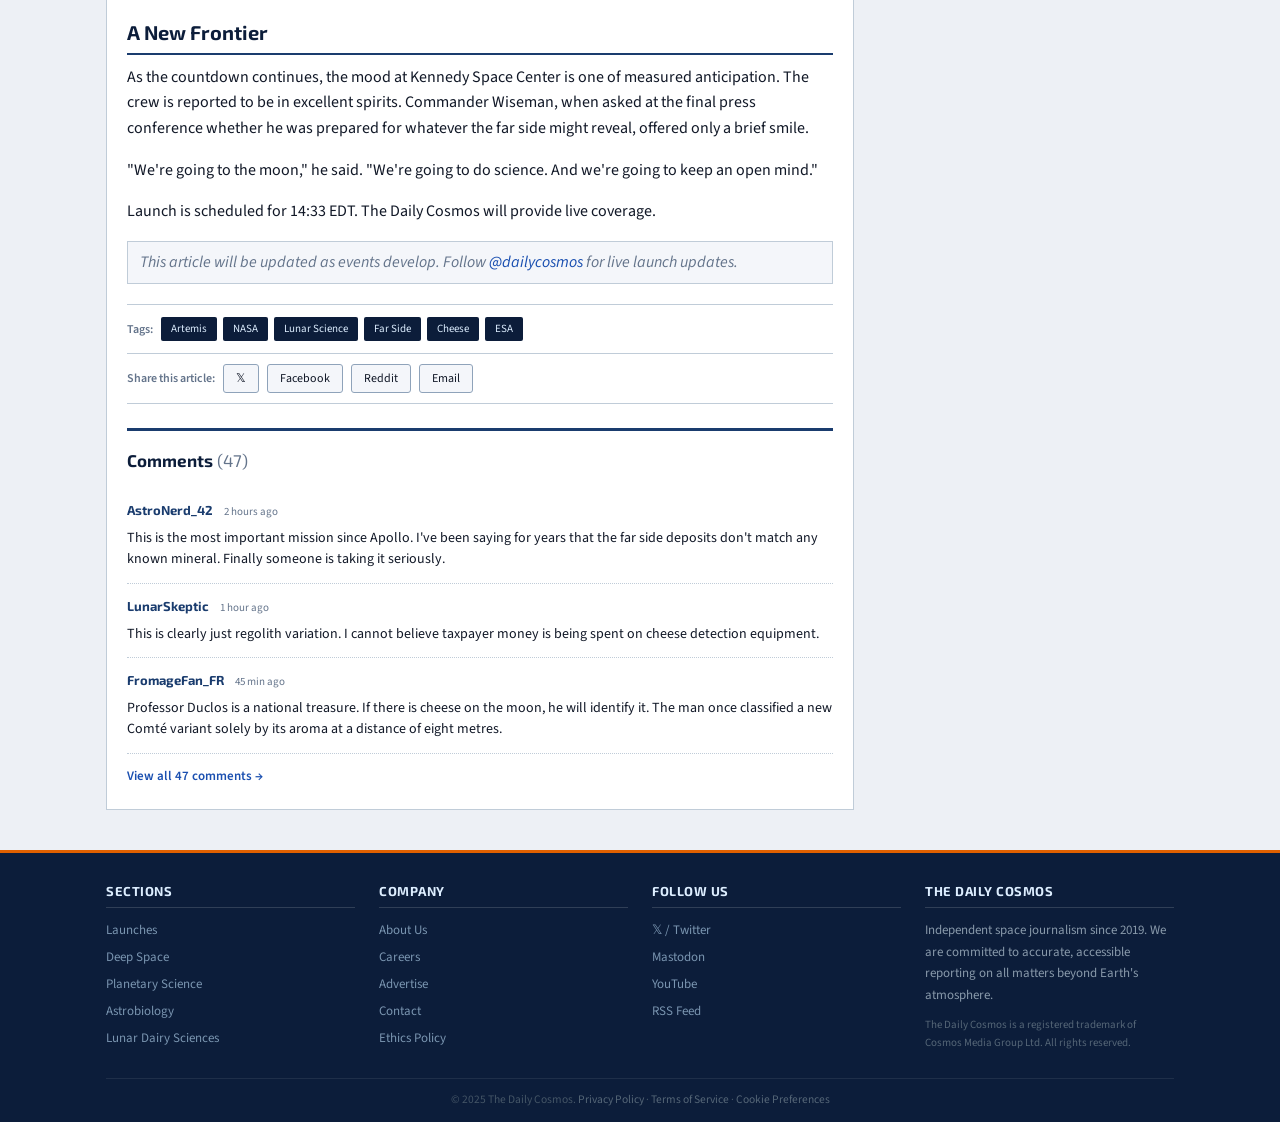
==== commit 8f367ed1: "Front-end design" ====
--- a/index.html
+++ b/index.html
@@ -6,7 +6,7 @@
     <title>The Daily Cosmos — Your Finger on the Pulsar</title>
     <link rel="preconnect" href="https://fonts.googleapis.com">
     <link rel="preconnect" href="https://fonts.gstatic.com" crossorigin>
-    <link href="https://fonts.googleapis.com/css2?family=Playfair+Display:wght@700;900&family=Source+Serif+4:ital,wght@0,400;0,600;1,400&family=Inter:wght@400;500;600;700&display=swap" rel="stylesheet">
+    <link href="https://fonts.googleapis.com/css2?family=Orbitron:wght@400;700;900&family=Exo+2:ital,wght@0,400;0,600;0,700;1,400&family=Source+Sans+3:ital,wght@0,400;0,600;1,400&display=swap" rel="stylesheet">
     <link rel="stylesheet" href="style.css">
 </head>
 <body>
@@ -98,7 +98,7 @@
             <!-- Article Header -->
             <header class="article-header">
                 <span class="article-category"><a href="404.html">LUNAR SCIENCE</a></span>
-                <h2 class="article-title">Artemis Crew Poised for Historic Launch as Scientists Eye Potential for Undiscovered Lunar Cheeses</h2>
+                <h2 class="article-title">Artemis Crew Poised for Historic Launch as Scientists Eye Potential for Undiscovered Lunar Cheeses <span class="live-badge">LIVE</span></h2>
                 <p class="article-subtitle">Mission specialists have equipped the spacecraft with advanced olfactory instruments amid growing excitement over what the moon's unexplored far side may yield</p>
                 <div class="article-meta">
                     <img src="images/author-avatar.png" alt="Sandra Voss" class="author-avatar">
@@ -145,6 +145,11 @@
                     <img src="images/vocoda-instrument.png" alt="The VOCODA instrument array being installed in the Orion spacecraft by technicians in clean room suits">
                     <figcaption>Technicians install the VOCODA detection array in the Orion service module. The instrument can identify molecular compounds at extraordinarily low concentrations. <span class="credit">Image: ESA/S. Corvaja</span></figcaption>
                 </figure>
+
+                <blockquote class="pull-quote">
+                    <p>The spectral data is, frankly, unlike anything we have encountered in forty years of remote sensing.</p>
+                    <cite>— Dr. Haruki Tanaka, Principal Investigator, JPL</cite>
+                </blockquote>
 
                 <h3>Expert Consultation</h3>
 
--- a/style.css
+++ b/style.css
@@ -1,528 +1,805 @@
-/* ===== RESET & BASE ===== */
+/* ==========================================================
+   THE DAILY COSMOS — Space Enthusiast News
+   "The Internet's #1 Source for Independent Space Coverage"
+   ========================================================== */
+
+@import url('https://fonts.googleapis.com/css2?family=Orbitron:wght@400;700;900&family=Exo+2:ital,wght@0,400;0,600;0,700;1,400&family=Source+Sans+3:ital,wght@0,400;0,600;1,400&display=swap');
+
+:root {
+  --navy:        #0c1d3a;
+  --navy-mid:    #1a3c6e;
+  --navy-light:  #2255a4;
+  --navy-border: #2a4f8a;
+  --bg:          #edf0f5;
+  --bg-white:    #ffffff;
+  --bg-alt:      #f4f6fa;
+  --orange:      #e06000;
+  --orange-b:    #ff7722;
+  --red:         #cc1111;
+  --silver:      #7a90a8;
+  --text:        #111827;
+  --text-mid:    #334155;
+  --text-light:  #64748b;
+  --link:        #1a4fb0;
+  --link-hover:  #0d3080;
+  --border:      #c0ccd8;
+  --border-dark: #8fa3ba;
+  --ad-bg:       #fffde8;
+  --ad-border:   #d4c84a;
+  --ticker-bg:   #0c1d3a;
+
+  --font-logo:   'Orbitron', 'Arial Black', sans-serif;
+  --font-head:   'Exo 2', Arial, sans-serif;
+  --font-body:   'Source Sans 3', Arial, Helvetica, sans-serif;
+  --max-width:   1100px;
+}
+
+/* ---- Reset ---- */
 *, *::before, *::after { margin: 0; padding: 0; box-sizing: border-box; }
-
-:root {
-    --color-bg: #fafaf7;
-    --color-text: #1a1a1a;
-    --color-text-light: #555;
-    --color-text-muted: #888;
-    --color-accent: #1a3a5c;
-    --color-accent-light: #2a5a8c;
-    --color-red: #c41e1e;
-    --color-border: #ddd;
-    --color-border-light: #eee;
-    --color-bg-alt: #f0efe8;
-    --color-ad-bg: #fffce6;
-    --font-display: 'Playfair Display', Georgia, serif;
-    --font-body: 'Source Serif 4', Georgia, serif;
-    --font-ui: 'Inter', -apple-system, sans-serif;
-    --max-width: 1140px;
-}
+html { font-size: 16px; }
 
 body {
-    font-family: var(--font-body);
-    color: var(--color-text);
-    background: var(--color-bg);
-    line-height: 1.7;
-    font-size: 17px;
-}
-
-a { color: var(--color-accent); text-decoration: none; }
-a:hover { color: var(--color-accent-light); text-decoration: underline; }
-
+  font-family: var(--font-body);
+  color: var(--text);
+  background: var(--bg);
+  font-size: 16px;
+  line-height: 1.6;
+}
+
+a { color: var(--link); text-decoration: none; }
+a:hover { color: var(--link-hover); text-decoration: underline; }
 img { max-width: 100%; height: auto; display: block; }
 
-.container {
-    max-width: var(--max-width);
-    margin: 0 auto;
-    padding: 0 20px;
-}
-
-/* ===== TOP BAR ===== */
+.container { max-width: var(--max-width); margin: 0 auto; padding: 0 16px; }
+
+/* ==========================================================
+   TOP BAR
+   ========================================================== */
 .top-bar {
-    background: var(--color-accent);
-    color: #fff;
-    font-family: var(--font-ui);
-    font-size: 12px;
-    padding: 6px 0;
-}
+  background: var(--navy);
+  color: #ccd8e8;
+  font-family: var(--font-body);
+  font-size: 12px;
+  padding: 5px 0;
+  border-bottom: 2px solid var(--orange);
+}
+
 .top-bar-inner {
-    display: flex;
-    justify-content: space-between;
-    align-items: center;
-}
+  display: flex;
+  justify-content: space-between;
+  align-items: center;
+}
+
+.top-bar-date { color: #99b4cc; }
+
 .top-bar-nav a {
-    color: #ccc;
-    margin-left: 16px;
-    font-size: 12px;
-}
-.top-bar-nav a:hover { color: #fff; text-decoration: none; }
-.top-bar-date { color: #aac; }
-
-/* ===== HEADER ===== */
+  color: #ccd8e8;
+  margin-left: 14px;
+  font-size: 12px;
+}
+
+.top-bar-nav a:hover { color: var(--orange-b); text-decoration: underline; }
+
+/* ==========================================================
+   HEADER / MASTHEAD
+   ========================================================== */
 .site-header {
-    padding: 24px 0 16px;
-    border-bottom: 3px double var(--color-border);
-    text-align: center;
-}
+  background: var(--navy);
+  padding: 20px 0 18px;
+  /* Starfield-ish background */
+  background-image:
+    radial-gradient(white 1px, transparent 1px),
+    radial-gradient(white 1px, transparent 1px);
+  background-size: 80px 80px, 120px 120px;
+  background-position: 0 0, 40px 40px;
+  background-color: #0c1d3a;
+  /* Tone it down so stars aren't too loud */
+  position: relative;
+}
+
+.site-header::after {
+  content: '';
+  position: absolute;
+  inset: 0;
+  background: linear-gradient(180deg, rgba(12,29,58,0.6) 0%, rgba(12,29,58,0.85) 100%);
+  pointer-events: none;
+}
+
+.header-inner { position: relative; z-index: 1; }
+
+.logo-area { text-align: center; }
+
 .site-title {
-    font-family: var(--font-display);
-    font-size: 48px;
-    font-weight: 900;
-    letter-spacing: -1px;
-    line-height: 1.1;
-}
-.site-title a { color: var(--color-text); text-decoration: none; }
-.site-title a:hover { color: var(--color-text); text-decoration: none; }
+  font-family: var(--font-logo);
+  font-size: 42px;
+  font-weight: 900;
+  letter-spacing: 3px;
+  line-height: 1.1;
+  color: #ffffff;
+  text-shadow: 0 0 20px rgba(100,160,255,0.5), 0 2px 4px rgba(0,0,0,0.8);
+}
+
+.site-title a { color: #ffffff; text-decoration: none; }
+.site-title a:hover { color: #ddeeff; text-decoration: none; }
+
+/* The little rocket decoration */
+.site-title::before {
+  content: '★ ';
+  color: var(--orange);
+  font-size: 30px;
+  vertical-align: middle;
+}
+.site-title::after {
+  content: ' ★';
+  color: var(--orange);
+  font-size: 30px;
+  vertical-align: middle;
+}
+
 .tagline {
-    font-family: var(--font-ui);
-    font-size: 13px;
-    color: var(--color-text-muted);
-    margin-top: 4px;
-    font-style: italic;
-    letter-spacing: 0.5px;
-}
-
-/* ===== MAIN NAV ===== */
+  font-family: var(--font-body);
+  font-size: 12px;
+  color: #88aacc;
+  margin-top: 6px;
+  font-style: italic;
+  letter-spacing: 1px;
+  text-align: center;
+}
+
+/* ==========================================================
+   MAIN NAV
+   ========================================================== */
 .main-nav {
-    background: var(--color-bg-alt);
-    border-bottom: 1px solid var(--color-border);
-    padding: 0;
-}
+  background: var(--navy-mid);
+  border-bottom: 3px solid var(--orange);
+}
+
 .nav-links {
-    list-style: none;
-    display: flex;
-    justify-content: center;
-    gap: 0;
-}
+  list-style: none;
+  display: flex;
+  justify-content: center;
+  flex-wrap: wrap;
+}
+
 .nav-links li a {
-    display: block;
-    padding: 10px 18px;
-    font-family: var(--font-ui);
-    font-size: 13px;
-    font-weight: 600;
-    text-transform: uppercase;
-    letter-spacing: 0.5px;
-    color: var(--color-text);
-}
+  display: block;
+  padding: 10px 16px;
+  font-family: var(--font-head);
+  font-size: 13px;
+  font-weight: 600;
+  text-transform: uppercase;
+  letter-spacing: 0.5px;
+  color: #ddeeff;
+  border-right: 1px solid rgba(255,255,255,0.1);
+}
+
 .nav-links li a:hover {
-    background: var(--color-accent);
-    color: #fff;
-    text-decoration: none;
-}
-
-/* ===== BANNER AD ===== */
+  background: var(--navy-light);
+  color: #ffffff;
+  text-decoration: none;
+}
+
+.nav-links li:first-child a { border-left: 1px solid rgba(255,255,255,0.1); }
+
+/* ==========================================================
+   BANNER AD
+   ========================================================== */
 .banner-ad {
-    background: var(--color-ad-bg);
-    border-bottom: 1px solid #e8e5c8;
-    padding: 8px 0;
-}
-.ad-link { text-decoration: none; color: var(--color-text); display: block; }
-.ad-link:hover { text-decoration: none; color: var(--color-text); }
-.ad-content { text-align: center; font-family: var(--font-ui); font-size: 13px; }
+  background: var(--ad-bg);
+  border-bottom: 2px dashed var(--ad-border);
+  padding: 7px 0;
+}
+
+.ad-link { text-decoration: none; color: var(--text); display: block; }
+.ad-link:hover { text-decoration: none; }
+
+.ad-content { text-align: center; font-family: var(--font-body); font-size: 13px; }
+
 .ad-label {
-    font-size: 9px;
-    text-transform: uppercase;
-    letter-spacing: 1px;
-    color: var(--color-text-muted);
-    display: block;
-    margin-bottom: 2px;
-}
-.ad-cta { color: var(--color-accent); font-weight: 600; }
-
-/* ===== BREAKING TICKER ===== */
+  font-size: 9px;
+  text-transform: uppercase;
+  letter-spacing: 2px;
+  color: var(--text-light);
+  display: block;
+  margin-bottom: 2px;
+}
+
+.ad-cta { color: var(--orange); font-weight: 700; }
+
+/* ==========================================================
+   BREAKING TICKER
+   ========================================================== */
 .breaking-ticker {
-    background: var(--color-accent);
-    color: #fff;
-    padding: 8px 0;
-    overflow: hidden;
-}
-.breaking-ticker .container { display: flex; align-items: center; }
+  background: var(--ticker-bg);
+  border-bottom: 1px solid var(--navy-border);
+  padding: 7px 0;
+  overflow: hidden;
+}
+
+.breaking-ticker .container { display: flex; align-items: center; gap: 0; }
+
 .breaking-label {
-    font-family: var(--font-ui);
-    font-size: 11px;
-    font-weight: 700;
-    background: var(--color-red);
-    color: #fff;
-    padding: 2px 10px;
-    border-radius: 2px;
-    flex-shrink: 0;
-    margin-right: 16px;
-    letter-spacing: 1px;
-}
+  font-family: var(--font-head);
+  font-size: 11px;
+  font-weight: 700;
+  background: var(--red);
+  color: #fff;
+  padding: 3px 10px 3px 8px;
+  border-radius: 2px;
+  flex-shrink: 0;
+  margin-right: 14px;
+  letter-spacing: 1.5px;
+  text-transform: uppercase;
+  position: relative;
+  display: flex;
+  align-items: center;
+  gap: 5px;
+}
+
+/* Blinking dot before BREAKING */
+.breaking-label::before {
+  content: '';
+  width: 7px;
+  height: 7px;
+  background: #fff;
+  border-radius: 50%;
+  flex-shrink: 0;
+  animation: blink 1s step-start infinite;
+}
+
+@keyframes blink {
+  0%, 100% { opacity: 1; }
+  50%       { opacity: 0; }
+}
+
 .ticker-wrap { overflow: hidden; flex: 1; }
+
 .ticker-content {
-    font-family: var(--font-ui);
-    font-size: 13px;
-    white-space: nowrap;
-    animation: ticker-scroll 40s linear infinite;
-}
-.ticker-sep { margin: 0 20px; opacity: 0.5; }
+  font-family: var(--font-body);
+  font-size: 12.5px;
+  color: #ccd8e8;
+  white-space: nowrap;
+  animation: ticker-scroll 40s linear infinite;
+}
+
+.ticker-sep { margin: 0 20px; color: var(--orange); }
 
 @keyframes ticker-scroll {
-    0% { transform: translateX(100%); }
-    100% { transform: translateX(-100%); }
-}
-
-/* ===== MAIN GRID ===== */
+  0%   { transform: translateX(100%); }
+  100% { transform: translateX(-100%); }
+}
+
+/* ==========================================================
+   MAIN GRID
+   ========================================================== */
 .main-grid {
-    display: grid;
-    grid-template-columns: 1fr 320px;
-    gap: 40px;
-    padding-top: 30px;
-    padding-bottom: 60px;
-}
-
-/* ===== ARTICLE ===== */
-.hero-image { margin-bottom: 24px; }
+  display: grid;
+  grid-template-columns: 1fr 300px;
+  gap: 20px;
+  padding-top: 20px;
+  padding-bottom: 40px;
+}
+
+/* ==========================================================
+   ARTICLE
+   ========================================================== */
+.main-article {
+  background: var(--bg-white);
+  border: 1px solid var(--border);
+  padding: 20px;
+}
+
+/* Hero Image */
+.hero-image { margin-bottom: 16px; }
+
 .hero-image img {
-    width: 100%;
-    aspect-ratio: 16 / 9;
-    object-fit: cover;
-    background: #ddd;
-    border-radius: 2px;
-}
+  width: 100%;
+  aspect-ratio: 16 / 9;
+  object-fit: cover;
+  background: #c8d4e0;
+  border: 1px solid var(--border-dark);
+  min-height: 160px;
+}
+
 .hero-image figcaption,
 .article-image figcaption {
-    font-family: var(--font-ui);
-    font-size: 12px;
-    color: var(--color-text-muted);
-    margin-top: 6px;
-    line-height: 1.5;
-}
-.credit { color: #aaa; }
-
-.article-header { margin-bottom: 28px; }
+  font-family: var(--font-body);
+  font-size: 11.5px;
+  color: var(--text-light);
+  margin-top: 5px;
+  line-height: 1.5;
+  font-style: italic;
+  border-bottom: 1px dotted var(--border);
+  padding-bottom: 5px;
+}
+
+.credit { color: #94a3b8; }
+
+/* Article Header */
+.article-header { margin-bottom: 18px; }
+
 .article-category {
-    display: inline-block;
-    margin-bottom: 8px;
-}
+  display: inline-block;
+  margin-bottom: 6px;
+}
+
 .article-category a {
-    font-family: var(--font-ui);
-    font-size: 12px;
-    font-weight: 700;
-    text-transform: uppercase;
-    letter-spacing: 1px;
-    color: var(--color-red);
-}
+  font-family: var(--font-head);
+  font-size: 11px;
+  font-weight: 700;
+  text-transform: uppercase;
+  letter-spacing: 1.5px;
+  color: #fff;
+  background: var(--red);
+  padding: 2px 8px;
+  border-radius: 2px;
+}
+
+.article-category a:hover { text-decoration: none; background: #a00; }
+
 .article-title {
-    font-family: var(--font-display);
-    font-size: 36px;
-    font-weight: 900;
-    line-height: 1.15;
-    margin-bottom: 12px;
-}
+  font-family: var(--font-head);
+  font-size: 28px;
+  font-weight: 700;
+  line-height: 1.2;
+  margin-bottom: 10px;
+  color: var(--navy);
+}
+
 .article-subtitle {
-    font-size: 19px;
-    color: var(--color-text-light);
-    line-height: 1.5;
-    margin-bottom: 16px;
-}
+  font-size: 16px;
+  color: var(--text-mid);
+  line-height: 1.5;
+  margin-bottom: 12px;
+  border-left: 3px solid var(--navy-light);
+  padding-left: 10px;
+  font-style: italic;
+}
+
 .article-meta {
-    display: flex;
-    align-items: center;
-    gap: 10px;
-    padding-top: 14px;
-    border-top: 1px solid var(--color-border-light);
-    font-family: var(--font-ui);
-    font-size: 13px;
-    color: var(--color-text-muted);
-    flex-wrap: wrap;
-}
+  display: flex;
+  align-items: center;
+  gap: 8px;
+  padding: 8px 0;
+  border-top: 1px solid var(--border);
+  border-bottom: 1px solid var(--border);
+  font-family: var(--font-body);
+  font-size: 12px;
+  color: var(--text-light);
+  flex-wrap: wrap;
+  background: var(--bg-alt);
+  padding: 7px 10px;
+}
+
 .author-avatar {
-    width: 36px;
-    height: 36px;
-    border-radius: 50%;
-    background: #ddd;
-    object-fit: cover;
-}
-.author-name a { color: var(--color-text); font-weight: 600; }
-.meta-separator { color: var(--color-border); }
-.article-date { margin-left: auto; }
+  width: 30px;
+  height: 30px;
+  border-radius: 50%;
+  background: #c8d4e0;
+  border: 2px solid var(--navy-mid);
+  object-fit: cover;
+}
+
+.author-name a { color: var(--link); font-weight: 600; }
+.meta-separator { color: var(--border-dark); }
+.article-date { margin-left: auto; color: var(--text-light); }
+
+/* ---- LIVE badge ---- */
+.live-badge {
+  display: inline-flex;
+  align-items: center;
+  gap: 4px;
+  background: var(--red);
+  color: #fff;
+  font-family: var(--font-head);
+  font-size: 10px;
+  font-weight: 700;
+  letter-spacing: 1px;
+  padding: 2px 8px;
+  border-radius: 2px;
+  text-transform: uppercase;
+  margin-left: 6px;
+}
+
+.live-badge::before {
+  content: '';
+  width: 6px;
+  height: 6px;
+  background: #fff;
+  border-radius: 50%;
+  animation: blink 1s step-start infinite;
+}
 
 /* Article Body */
-.article-body p { margin-bottom: 18px; }
-.article-body .lead {
-    font-size: 19px;
-    line-height: 1.6;
-}
+.article-body { margin-top: 16px; }
+.article-body p { margin-bottom: 16px; font-size: 16px; }
+
+.article-body .lead { font-size: 17px; line-height: 1.65; }
+
 .article-body h3 {
-    font-family: var(--font-display);
-    font-size: 24px;
-    margin-top: 32px;
-    margin-bottom: 14px;
-}
-.article-image {
-    margin: 28px 0;
-}
+  font-family: var(--font-head);
+  font-size: 20px;
+  font-weight: 700;
+  color: var(--navy);
+  margin-top: 26px;
+  margin-bottom: 10px;
+  padding-bottom: 5px;
+  border-bottom: 2px solid var(--navy-mid);
+}
+
+.article-image { margin: 22px 0; }
+
 .article-image img {
-    width: 100%;
-    aspect-ratio: 16 / 10;
-    object-fit: cover;
-    background: #ddd;
-    border-radius: 2px;
-}
+  width: 100%;
+  aspect-ratio: 16 / 10;
+  object-fit: cover;
+  background: #c8d4e0;
+  border: 1px solid var(--border-dark);
+}
+
 .article-update {
-    color: var(--color-text-muted);
-    font-size: 15px;
-    border-top: 1px solid var(--color-border-light);
-    padding-top: 14px;
-    margin-top: 8px;
+  color: var(--text-light);
+  font-size: 13px;
+  font-style: italic;
+  border: 1px solid var(--border);
+  background: var(--bg-alt);
+  padding: 8px 12px;
+  margin-top: 8px;
+}
+
+.article-update a { color: var(--link); }
+
+/* Pull Quote (slightly overdone) */
+.pull-quote {
+  margin: 24px 0;
+  padding: 16px 20px;
+  background: #eef3ff;
+  border-left: 5px solid var(--navy-mid);
+  border-right: 1px solid var(--border);
+}
+
+.pull-quote p {
+  font-family: var(--font-head);
+  font-size: 18px;
+  font-style: italic;
+  font-weight: 600;
+  color: var(--navy);
+  line-height: 1.45;
+  margin-bottom: 0 !important;
+}
+
+.pull-quote cite {
+  display: block;
+  font-size: 12px;
+  color: var(--text-light);
+  margin-top: 8px;
+  font-style: normal;
+  font-weight: 600;
 }
 
 /* Tags */
 .article-tags {
-    margin-top: 28px;
-    padding-top: 16px;
-    border-top: 1px solid var(--color-border-light);
-    font-family: var(--font-ui);
-    font-size: 13px;
-    display: flex;
-    flex-wrap: wrap;
-    gap: 6px;
-    align-items: center;
-}
-.tag-label { color: var(--color-text-muted); margin-right: 4px; }
+  margin-top: 20px;
+  padding-top: 12px;
+  border-top: 1px solid var(--border);
+  font-family: var(--font-body);
+  font-size: 12px;
+  display: flex;
+  flex-wrap: wrap;
+  gap: 6px;
+  align-items: center;
+}
+
+.tag-label { color: var(--text-light); margin-right: 2px; font-weight: 600; }
+
 .tag {
-    background: var(--color-bg-alt);
-    padding: 3px 10px;
-    border-radius: 3px;
-    font-size: 12px;
-    color: var(--color-text-light);
-}
-.tag:hover { background: var(--color-accent); color: #fff; text-decoration: none; }
+  background: var(--navy);
+  color: #ddeeff;
+  padding: 3px 10px;
+  font-size: 11px;
+  border-radius: 2px;
+}
+
+.tag:hover { background: var(--navy-light); color: #fff; text-decoration: none; }
 
 /* Share */
 .share-bar {
-    margin-top: 16px;
-    padding: 12px 0;
-    border-top: 1px solid var(--color-border-light);
-    border-bottom: 1px solid var(--color-border-light);
-    font-family: var(--font-ui);
-    font-size: 13px;
-    display: flex;
-    gap: 12px;
-    align-items: center;
-}
-.share-label { color: var(--color-text-muted); }
+  margin-top: 12px;
+  padding: 10px 0;
+  border-top: 1px solid var(--border);
+  border-bottom: 1px solid var(--border);
+  font-family: var(--font-body);
+  font-size: 12px;
+  display: flex;
+  gap: 8px;
+  align-items: center;
+  flex-wrap: wrap;
+}
+
+.share-label { color: var(--text-light); font-weight: 600; }
+
 .share-btn {
-    background: var(--color-bg-alt);
-    padding: 5px 14px;
-    border-radius: 3px;
-    font-size: 12px;
-    font-weight: 600;
-    color: var(--color-text);
-}
-.share-btn:hover { background: var(--color-accent); color: #fff; text-decoration: none; }
+  background: var(--bg-alt);
+  border: 1px solid var(--border-dark);
+  padding: 4px 12px;
+  font-size: 12px;
+  color: var(--text);
+  border-radius: 3px;
+  font-family: var(--font-body);
+}
+
+.share-btn:hover { background: var(--navy); color: #fff; border-color: var(--navy); text-decoration: none; }
 
 /* Comments */
 .comments-section {
-    margin-top: 32px;
-}
+  margin-top: 24px;
+  border-top: 3px solid var(--navy-mid);
+  padding-top: 16px;
+}
+
 .comments-section h3 {
-    font-family: var(--font-ui);
-    font-size: 16px;
-    font-weight: 700;
-    margin-bottom: 16px;
-}
-.comment-count { color: var(--color-text-muted); font-weight: 400; }
+  font-family: var(--font-head);
+  font-size: 17px;
+  font-weight: 700;
+  margin-bottom: 14px;
+  color: var(--navy);
+}
+
+.comment-count { color: var(--text-light); font-weight: 400; }
+
 .comment {
-    padding: 14px 0;
-    border-bottom: 1px solid var(--color-border-light);
-    font-size: 15px;
-}
+  padding: 12px 0;
+  border-bottom: 1px dotted var(--border);
+  font-size: 14px;
+}
+
 .comment strong {
-    font-family: var(--font-ui);
-    font-size: 13px;
-}
+  font-family: var(--font-head);
+  font-size: 13px;
+  color: var(--navy-mid);
+}
+
 .comment-time {
-    font-family: var(--font-ui);
-    font-size: 12px;
-    color: var(--color-text-muted);
-    margin-left: 8px;
-}
-.comment p { margin-top: 6px; font-size: 14px; line-height: 1.6; }
+  font-size: 11px;
+  color: var(--text-light);
+  margin-left: 8px;
+}
+
+.comment p { margin-top: 5px; font-size: 14px; line-height: 1.55; margin-bottom: 0; }
+
 .view-all-comments {
-    display: inline-block;
-    margin-top: 14px;
-    font-family: var(--font-ui);
-    font-size: 13px;
-    font-weight: 600;
-}
-
-/* ===== SIDEBAR ===== */
+  display: inline-block;
+  margin-top: 12px;
+  font-size: 13px;
+  font-weight: 600;
+  color: var(--link);
+}
+
+/* ==========================================================
+   SIDEBAR
+   ========================================================== */
+.sidebar { display: flex; flex-direction: column; gap: 0; }
+
 .sidebar-section {
-    margin-bottom: 28px;
-    padding-bottom: 24px;
-    border-bottom: 1px solid var(--color-border-light);
-}
+  margin-bottom: 0;
+  padding: 14px;
+  background: var(--bg-white);
+  border: 1px solid var(--border);
+  border-top: none;
+}
+
+.sidebar-section:first-child { border-top: 1px solid var(--border); }
+
 .sidebar-heading {
-    font-family: var(--font-ui);
-    font-size: 13px;
-    font-weight: 700;
-    text-transform: uppercase;
-    letter-spacing: 1px;
-    color: var(--color-text);
-    margin-bottom: 14px;
-    padding-bottom: 8px;
-    border-bottom: 3px solid var(--color-accent);
+  font-family: var(--font-head);
+  font-size: 13px;
+  font-weight: 700;
+  text-transform: uppercase;
+  letter-spacing: 0.5px;
+  color: #fff;
+  background: var(--navy-mid);
+  padding: 6px 10px;
+  margin: -14px -14px 12px -14px;
+  border-bottom: 2px solid var(--orange);
 }
 
 /* Trending */
 .trending-list { list-style: none; counter-reset: trending; }
+
 .trending-list li {
-    counter-increment: trending;
-    padding: 10px 0;
-    border-bottom: 1px solid var(--color-border-light);
-    font-size: 14px;
-    line-height: 1.4;
-}
+  counter-increment: trending;
+  padding: 8px 0;
+  border-bottom: 1px dotted var(--border);
+  font-size: 13.5px;
+  line-height: 1.4;
+  display: flex;
+  align-items: flex-start;
+  gap: 10px;
+}
+
 .trending-list li::before {
-    content: counter(trending);
-    font-family: var(--font-display);
-    font-size: 28px;
-    font-weight: 900;
-    color: var(--color-border);
-    margin-right: 12px;
-    float: left;
-    line-height: 1;
-}
-.trending-list li a { color: var(--color-text); }
-.trending-list li a:hover { color: var(--color-accent); }
+  content: counter(trending);
+  font-family: var(--font-logo);
+  font-size: 18px;
+  font-weight: 900;
+  color: var(--orange);
+  flex-shrink: 0;
+  line-height: 1.2;
+  min-width: 18px;
+}
+
+.trending-list li a { color: var(--text); }
+.trending-list li a:hover { color: var(--link); }
 
 /* Newsletter */
 .newsletter-box {
-    background: var(--color-bg-alt);
-    padding: 18px;
-    border-radius: 4px;
-    border-bottom: none;
-}
+  background: #eef4ff;
+  border: 2px solid var(--navy-light) !important;
+}
+
+.newsletter-box .sidebar-heading {
+  background: var(--navy);
+}
+
 .newsletter-box p {
-    font-family: var(--font-ui);
-    font-size: 13px;
-    color: var(--color-text-light);
-    margin-bottom: 12px;
-}
-.newsletter-form { display: flex; gap: 6px; }
+  font-size: 13px;
+  color: var(--text-mid);
+  margin-bottom: 10px;
+  line-height: 1.5;
+}
+
+.newsletter-form { display: flex; flex-direction: column; gap: 6px; }
+
 .newsletter-input {
-    flex: 1;
-    padding: 8px 10px;
-    border: 1px solid var(--color-border);
-    border-radius: 3px;
-    font-family: var(--font-ui);
-    font-size: 13px;
-}
+  width: 100%;
+  padding: 7px 10px;
+  border: 1px solid var(--border-dark);
+  font-family: var(--font-body);
+  font-size: 13px;
+  color: var(--text);
+  background: #fff;
+  outline: none;
+}
+
+.newsletter-input:focus { border-color: var(--navy-mid); }
+
 .newsletter-btn {
-    padding: 8px 14px;
-    background: var(--color-accent);
-    color: #fff;
-    border: none;
-    border-radius: 3px;
-    font-family: var(--font-ui);
-    font-size: 13px;
-    font-weight: 600;
-    cursor: pointer;
-}
-.newsletter-btn:hover { background: var(--color-accent-light); }
+  width: 100%;
+  padding: 8px;
+  background: var(--orange);
+  color: #fff;
+  border: none;
+  font-family: var(--font-head);
+  font-size: 13px;
+  font-weight: 700;
+  cursor: pointer;
+  letter-spacing: 0.5px;
+  text-transform: uppercase;
+}
+
+.newsletter-btn:hover { background: var(--orange-b); }
 
 /* Sidebar Stories */
 .sidebar-story {
-    display: flex;
-    gap: 12px;
-    padding: 10px 0;
-    border-bottom: 1px solid var(--color-border-light);
-    align-items: flex-start;
-}
+  display: flex;
+  gap: 10px;
+  padding: 8px 0;
+  border-bottom: 1px dotted var(--border);
+  align-items: flex-start;
+}
+
 .sidebar-story img {
-    width: 80px;
-    height: 56px;
-    object-fit: cover;
-    background: #ddd;
-    border-radius: 2px;
-    flex-shrink: 0;
-}
+  width: 72px;
+  height: 50px;
+  object-fit: cover;
+  background: #c8d4e0;
+  border: 1px solid var(--border);
+  flex-shrink: 0;
+}
+
 .sidebar-story a {
-    font-size: 14px;
-    line-height: 1.35;
-    color: var(--color-text);
-}
-.sidebar-story a:hover { color: var(--color-accent); }
+  font-size: 13px;
+  line-height: 1.35;
+  color: var(--text);
+}
+
+.sidebar-story a:hover { color: var(--link); }
 
 /* Sidebar Ads */
 .sidebar-ad {
-    margin-bottom: 24px;
-    background: var(--color-ad-bg);
-    border: 1px solid #e8e5c8;
-    border-radius: 4px;
-    padding: 12px;
-    text-align: center;
-}
+  margin-bottom: 0;
+  background: var(--ad-bg);
+  border: 1px solid var(--border);
+  border-top: none;
+  padding: 12px;
+  text-align: center;
+}
+
 .sidebar-ad .ad-label { margin-bottom: 8px; }
-.sidebar-ad-content a { color: var(--color-text); }
+.sidebar-ad-content a { color: var(--text); }
 .sidebar-ad-content a:hover { text-decoration: none; }
+
 .sidebar-ad-content img {
-    margin: 0 auto 8px;
-    border-radius: 2px;
-    background: #ddd;
-    aspect-ratio: 300 / 250;
-}
+  margin: 0 auto 8px;
+  background: #c8d4e0;
+  border: 1px solid var(--border);
+  aspect-ratio: 300 / 250;
+}
+
 .sidebar-ad-content p {
-    font-family: var(--font-ui);
-    font-size: 13px;
-    line-height: 1.5;
-}
-
-/* ===== FOOTER ===== */
+  font-family: var(--font-body);
+  font-size: 13px;
+  line-height: 1.5;
+}
+
+/* ==========================================================
+   FOOTER
+   ========================================================== */
 .site-footer {
-    background: var(--color-accent);
-    color: #ccc;
-    padding: 40px 0 0;
-    font-family: var(--font-ui);
-    font-size: 13px;
-}
+  background: var(--navy);
+  color: #8899aa;
+  padding: 28px 0 0;
+  font-family: var(--font-body);
+  font-size: 13px;
+  border-top: 3px solid var(--orange);
+}
+
 .footer-grid {
-    display: grid;
-    grid-template-columns: repeat(4, 1fr);
-    gap: 30px;
-    padding-bottom: 30px;
-}
+  display: grid;
+  grid-template-columns: repeat(4, 1fr);
+  gap: 24px;
+  padding-bottom: 24px;
+  border-bottom: 1px solid rgba(255,255,255,0.08);
+}
+
 .footer-col h4 {
-    color: #fff;
-    font-size: 13px;
-    text-transform: uppercase;
-    letter-spacing: 0.5px;
-    margin-bottom: 14px;
-}
+  color: #ddeeff;
+  font-family: var(--font-head);
+  font-size: 13px;
+  font-weight: 700;
+  text-transform: uppercase;
+  letter-spacing: 0.5px;
+  margin-bottom: 12px;
+  padding-bottom: 6px;
+  border-bottom: 1px solid rgba(255,255,255,0.15);
+}
+
 .footer-col ul { list-style: none; }
 .footer-col li { margin-bottom: 6px; }
-.footer-col a { color: #aac; }
-.footer-col a:hover { color: #fff; text-decoration: none; }
-.footer-about p { line-height: 1.6; color: #99a; }
-.footer-small { font-size: 11px; margin-top: 10px; color: #778; }
+.footer-col a { color: #7a95b0; }
+.footer-col a:hover { color: #ddeeff; text-decoration: underline; }
+.footer-about p { line-height: 1.65; }
+.footer-small { font-size: 11px; margin-top: 10px; color: #556677; }
+
 .footer-bottom {
-    border-top: 1px solid rgba(255,255,255,0.1);
-    padding: 16px 0;
-    text-align: center;
-    font-size: 12px;
-    color: #778;
-}
-.footer-bottom a { color: #99a; }
-
-/* ===== RESPONSIVE ===== */
+  padding: 12px 0;
+  text-align: center;
+  font-size: 11.5px;
+  color: #445566;
+}
+
+.footer-bottom a { color: #556677; }
+.footer-bottom a:hover { color: #99bbcc; }
+
+/* ==========================================================
+   RESPONSIVE
+   ========================================================== */
 @media (max-width: 860px) {
-    .main-grid {
-        grid-template-columns: 1fr;
-    }
-    .sidebar { order: 2; }
-    .article-title { font-size: 28px; }
-    .site-title { font-size: 36px; }
-    .nav-links { flex-wrap: wrap; justify-content: flex-start; }
-    .footer-grid { grid-template-columns: repeat(2, 1fr); }
-    .article-date { margin-left: 0; }
+  .main-grid { grid-template-columns: 1fr; }
+  .sidebar { order: 2; }
+  .sidebar-section:first-child { border-top: 1px solid var(--border); }
+  .article-title { font-size: 23px; }
+  .site-title { font-size: 28px; letter-spacing: 2px; }
+  .nav-links { justify-content: flex-start; }
+  .footer-grid { grid-template-columns: repeat(2, 1fr); }
+  .article-date { margin-left: 0; }
 }
 
 @media (max-width: 500px) {
-    .footer-grid { grid-template-columns: 1fr; }
-    .top-bar-inner { flex-direction: column; gap: 4px; }
-    .article-meta { flex-direction: column; align-items: flex-start; }
-}
+  .footer-grid { grid-template-columns: 1fr; }
+  .top-bar-inner { flex-direction: column; gap: 4px; }
+  .article-meta { flex-direction: column; align-items: flex-start; }
+  .site-title { font-size: 22px; }
+  .site-title::before, .site-title::after { font-size: 18px; }
+  .share-bar { flex-wrap: wrap; }
+}
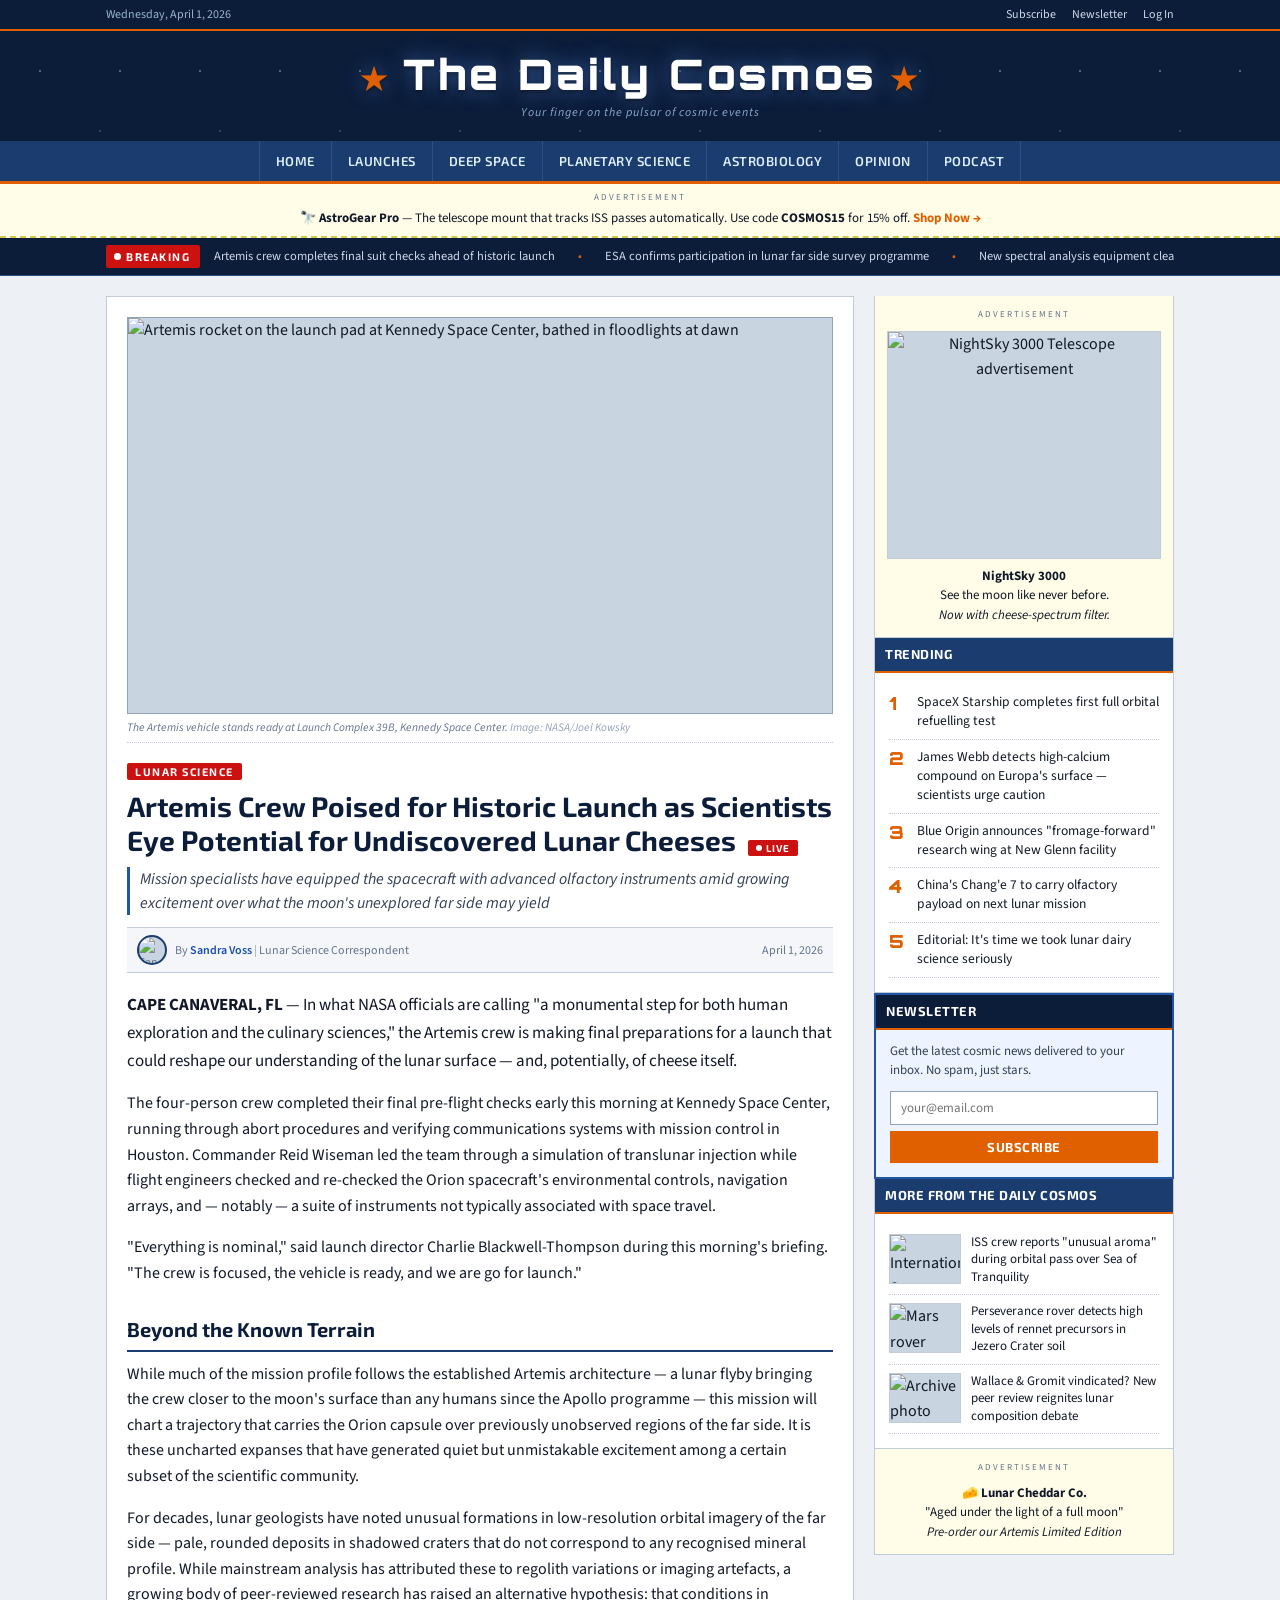
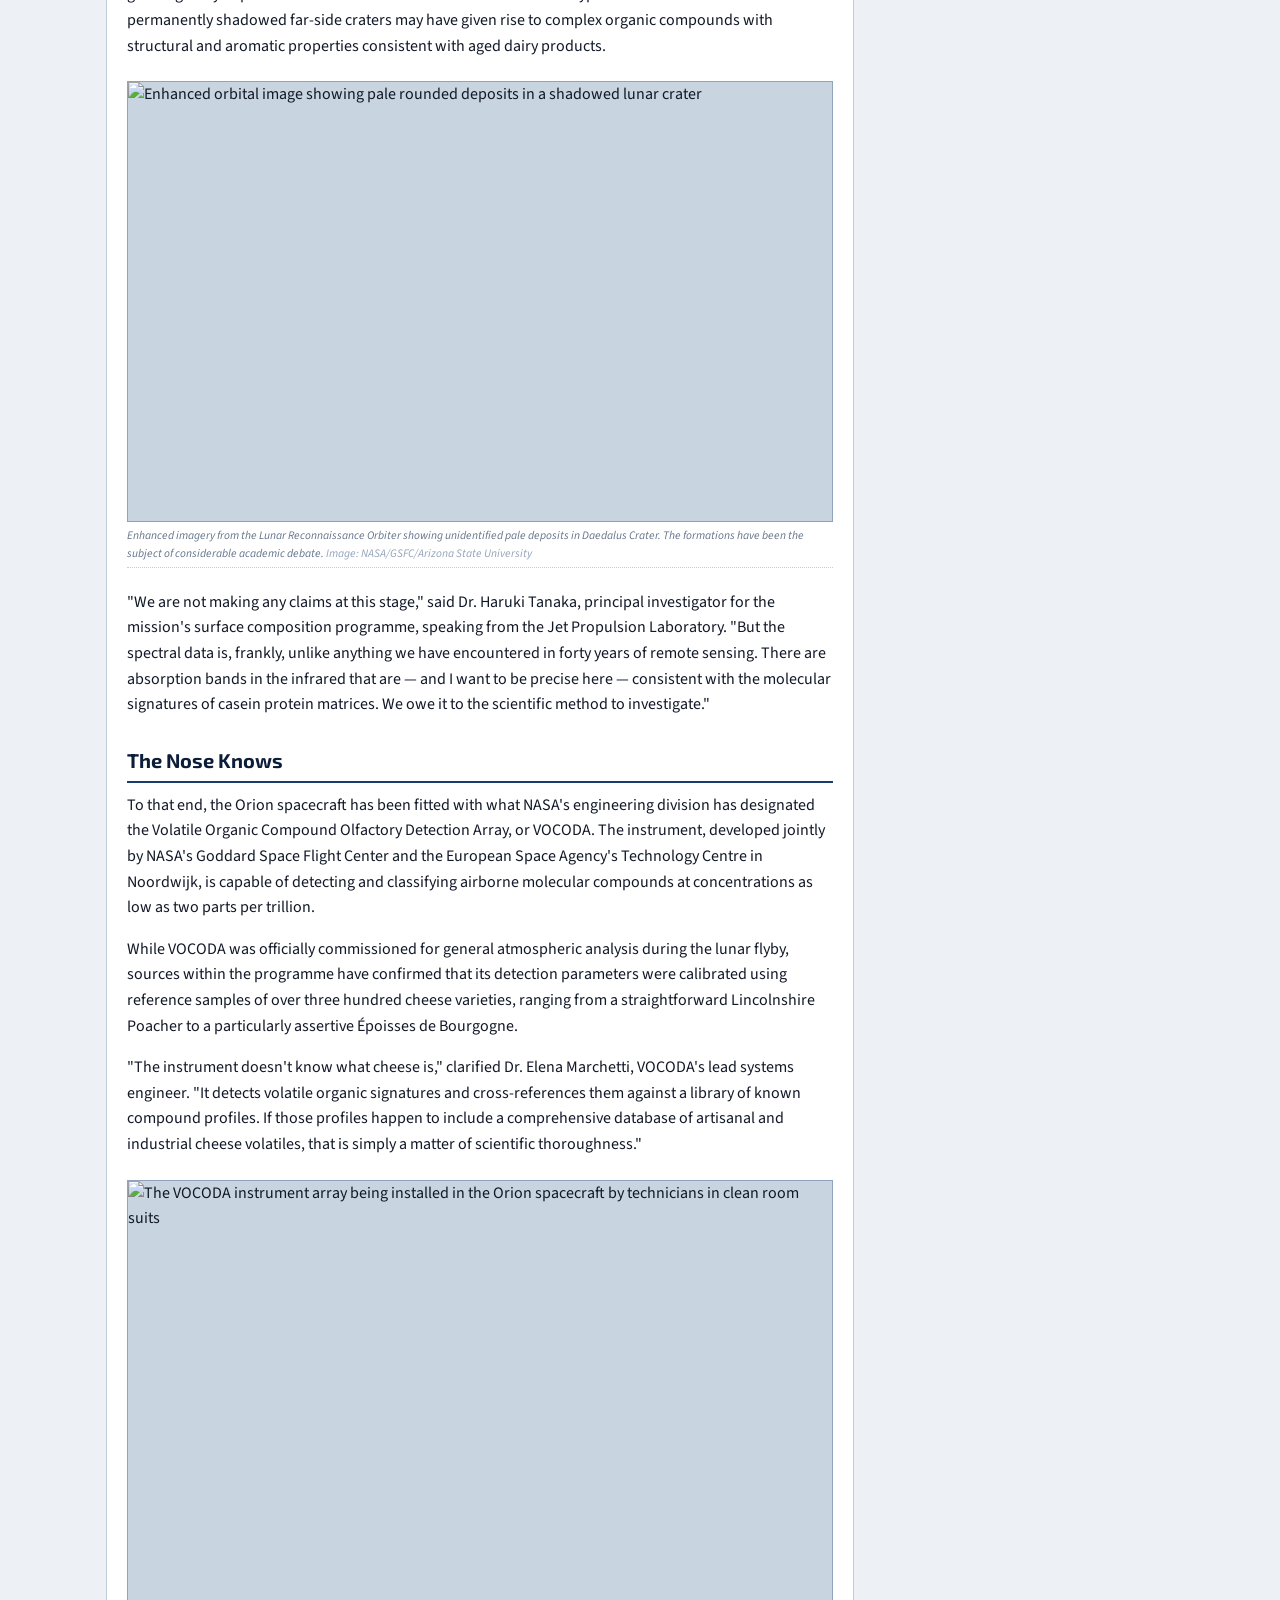
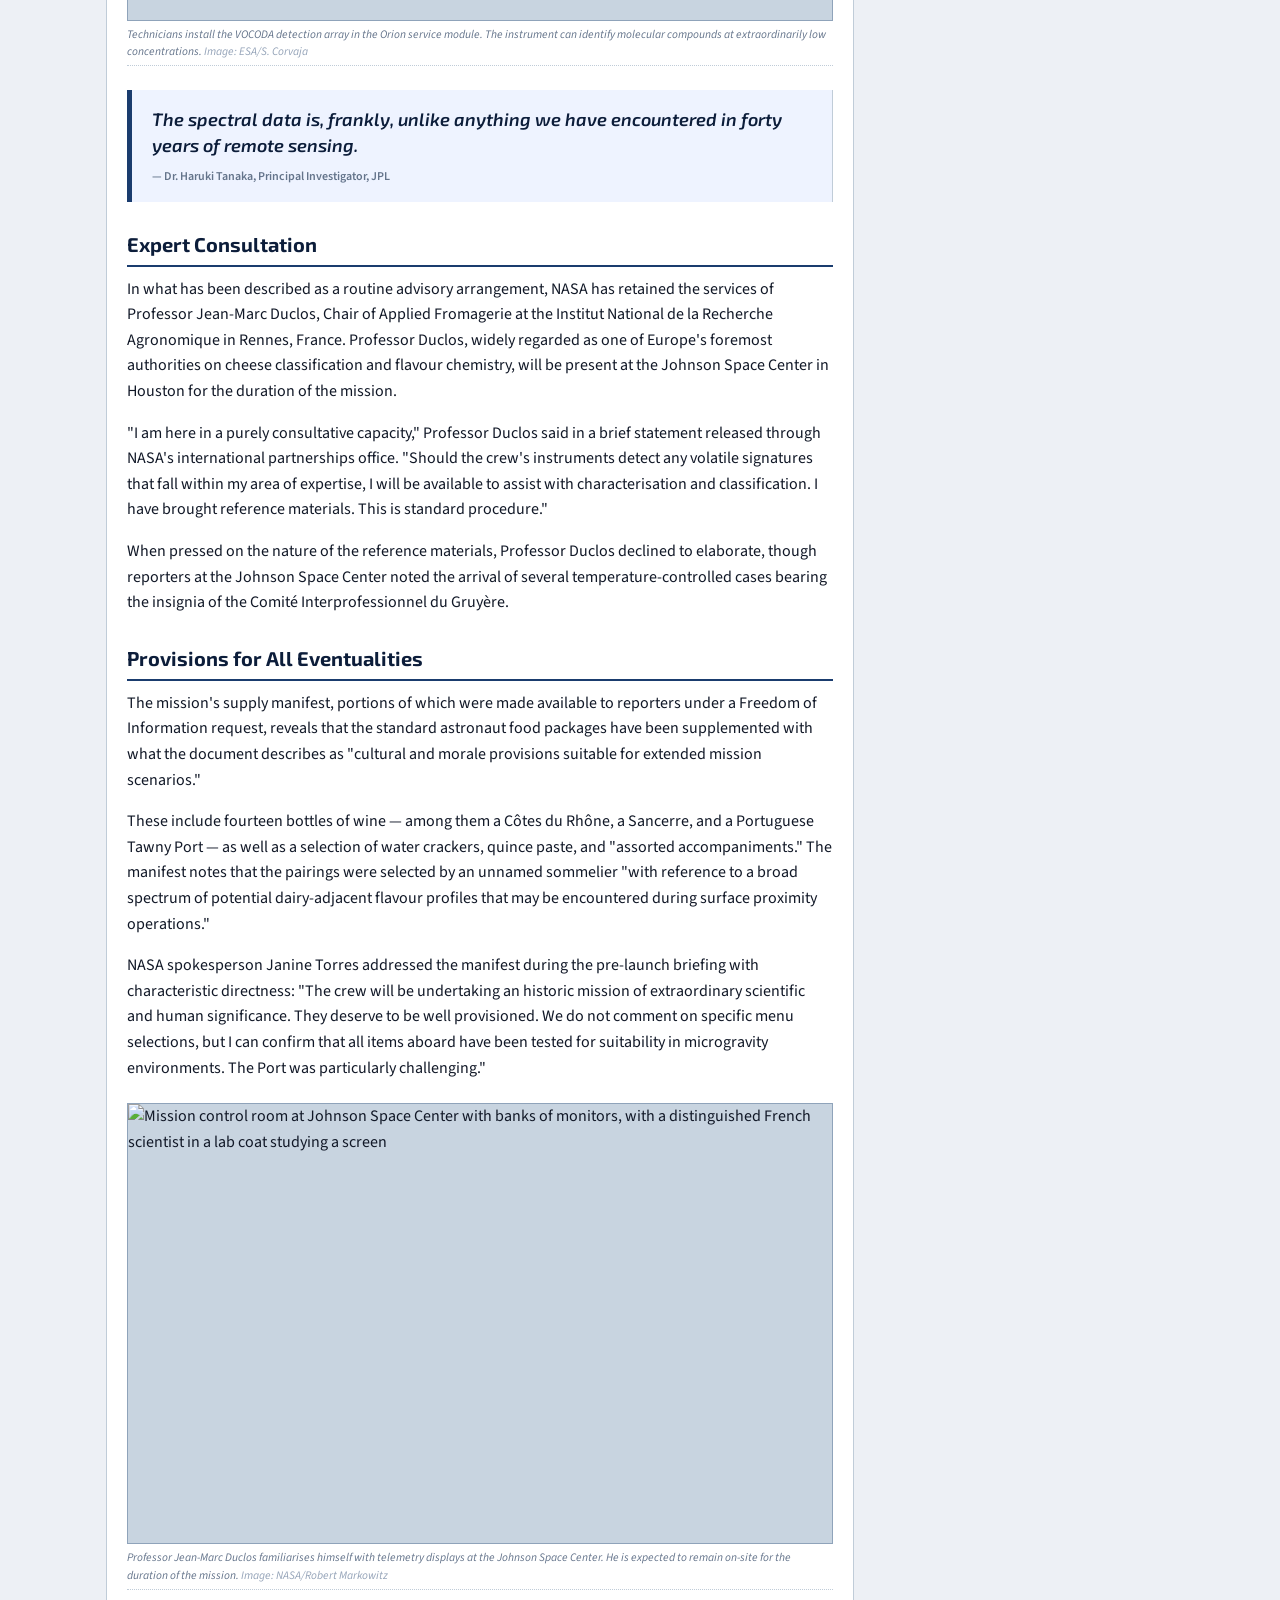
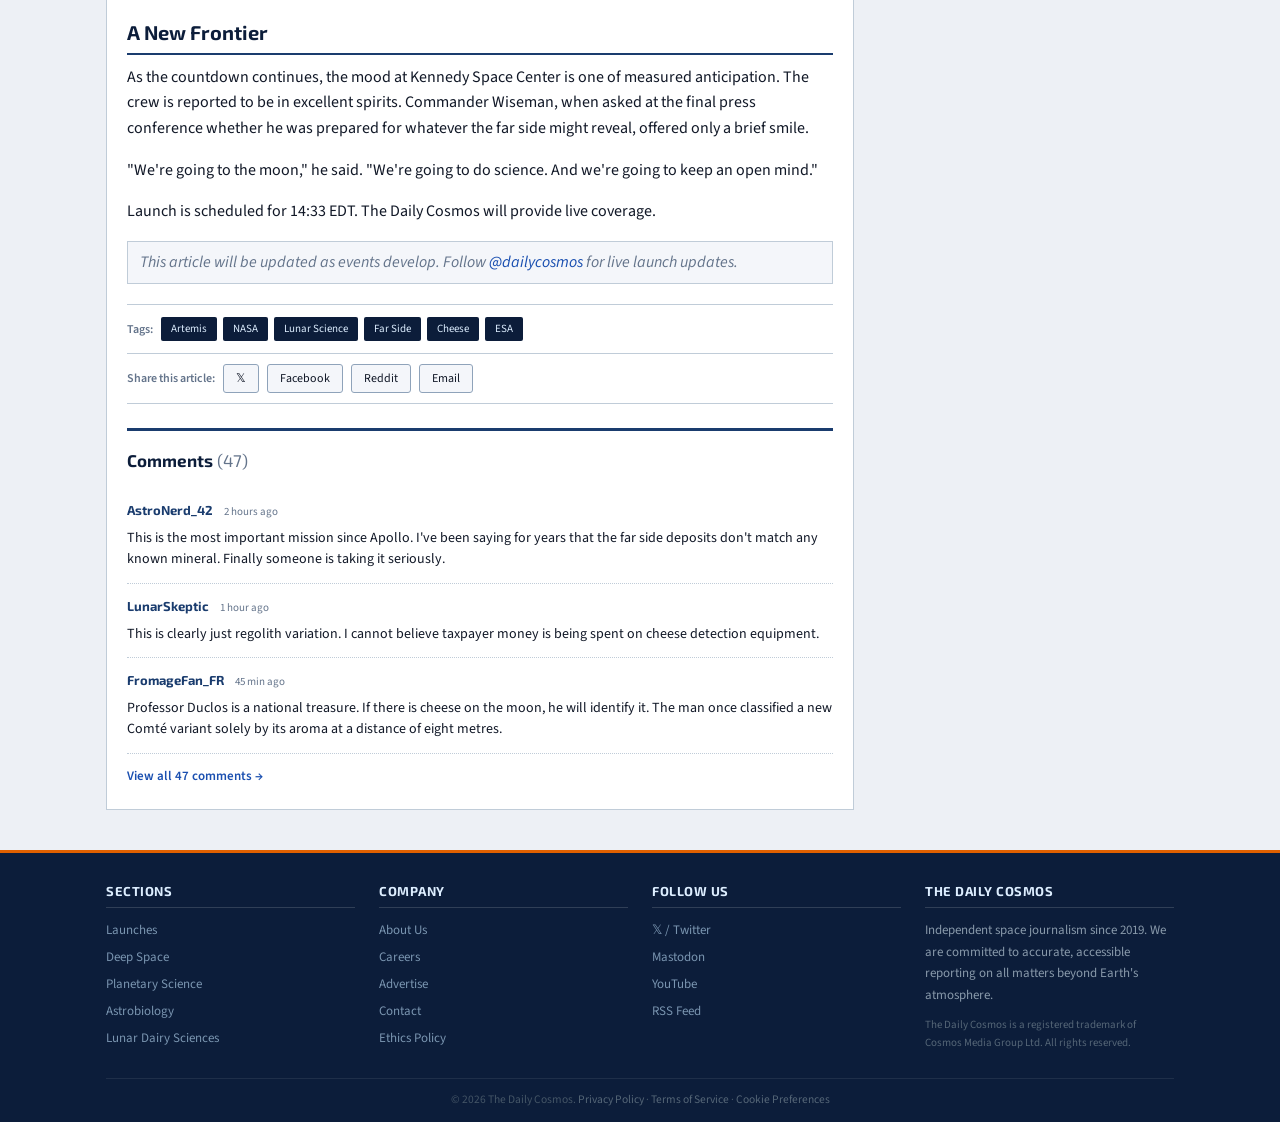
==== commit 82fc44ba: "fix date" ====
--- a/index.html
+++ b/index.html
@@ -14,7 +14,7 @@
 <!-- Top Bar -->
 <div class="top-bar">
     <div class="container top-bar-inner">
-        <span class="top-bar-date">Tuesday, April 1, 2025</span>
+        <span class="top-bar-date">Wednesday, April 1, 2026</span>
         <nav class="top-bar-nav">
             <a href="404.html">Subscribe</a>
             <a href="404.html">Newsletter</a>
@@ -107,7 +107,7 @@
                         <span class="meta-separator">|</span>
                         <span class="article-section">Lunar Science Correspondent</span>
                     </div>
-                    <time class="article-date" datetime="2025-04-01">April 1, 2025</time>
+                    <time class="article-date" datetime="2026-04-01">April 1, 2026</time>
                 </div>
             </header>
 
@@ -332,7 +332,7 @@
             </div>
         </div>
         <div class="footer-bottom">
-            <p>&copy; 2025 The Daily Cosmos. <a href="404.html">Privacy Policy</a> · <a href="404.html">Terms of Service</a> · <a href="404.html">Cookie Preferences</a></p>
+            <p>&copy; 2026 The Daily Cosmos. <a href="404.html">Privacy Policy</a> · <a href="404.html">Terms of Service</a> · <a href="404.html">Cookie Preferences</a></p>
         </div>
     </div>
 </footer>
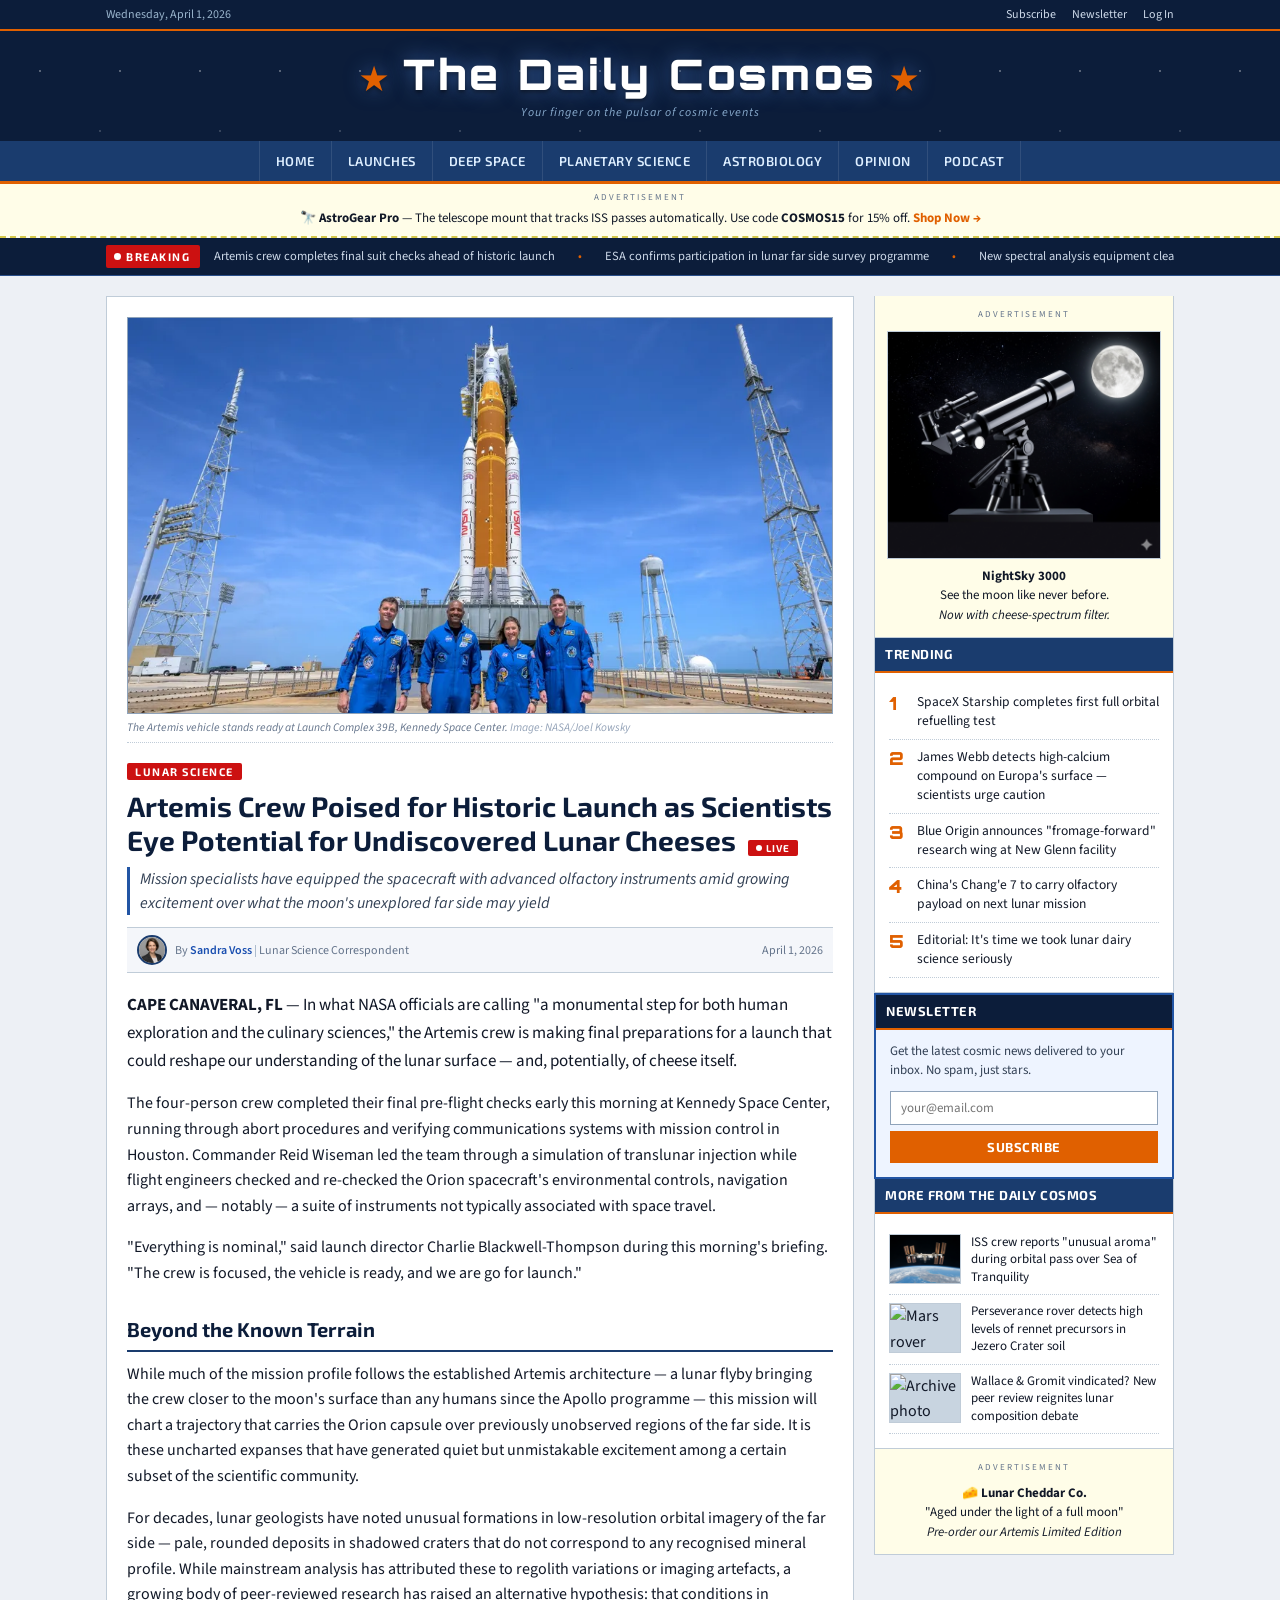
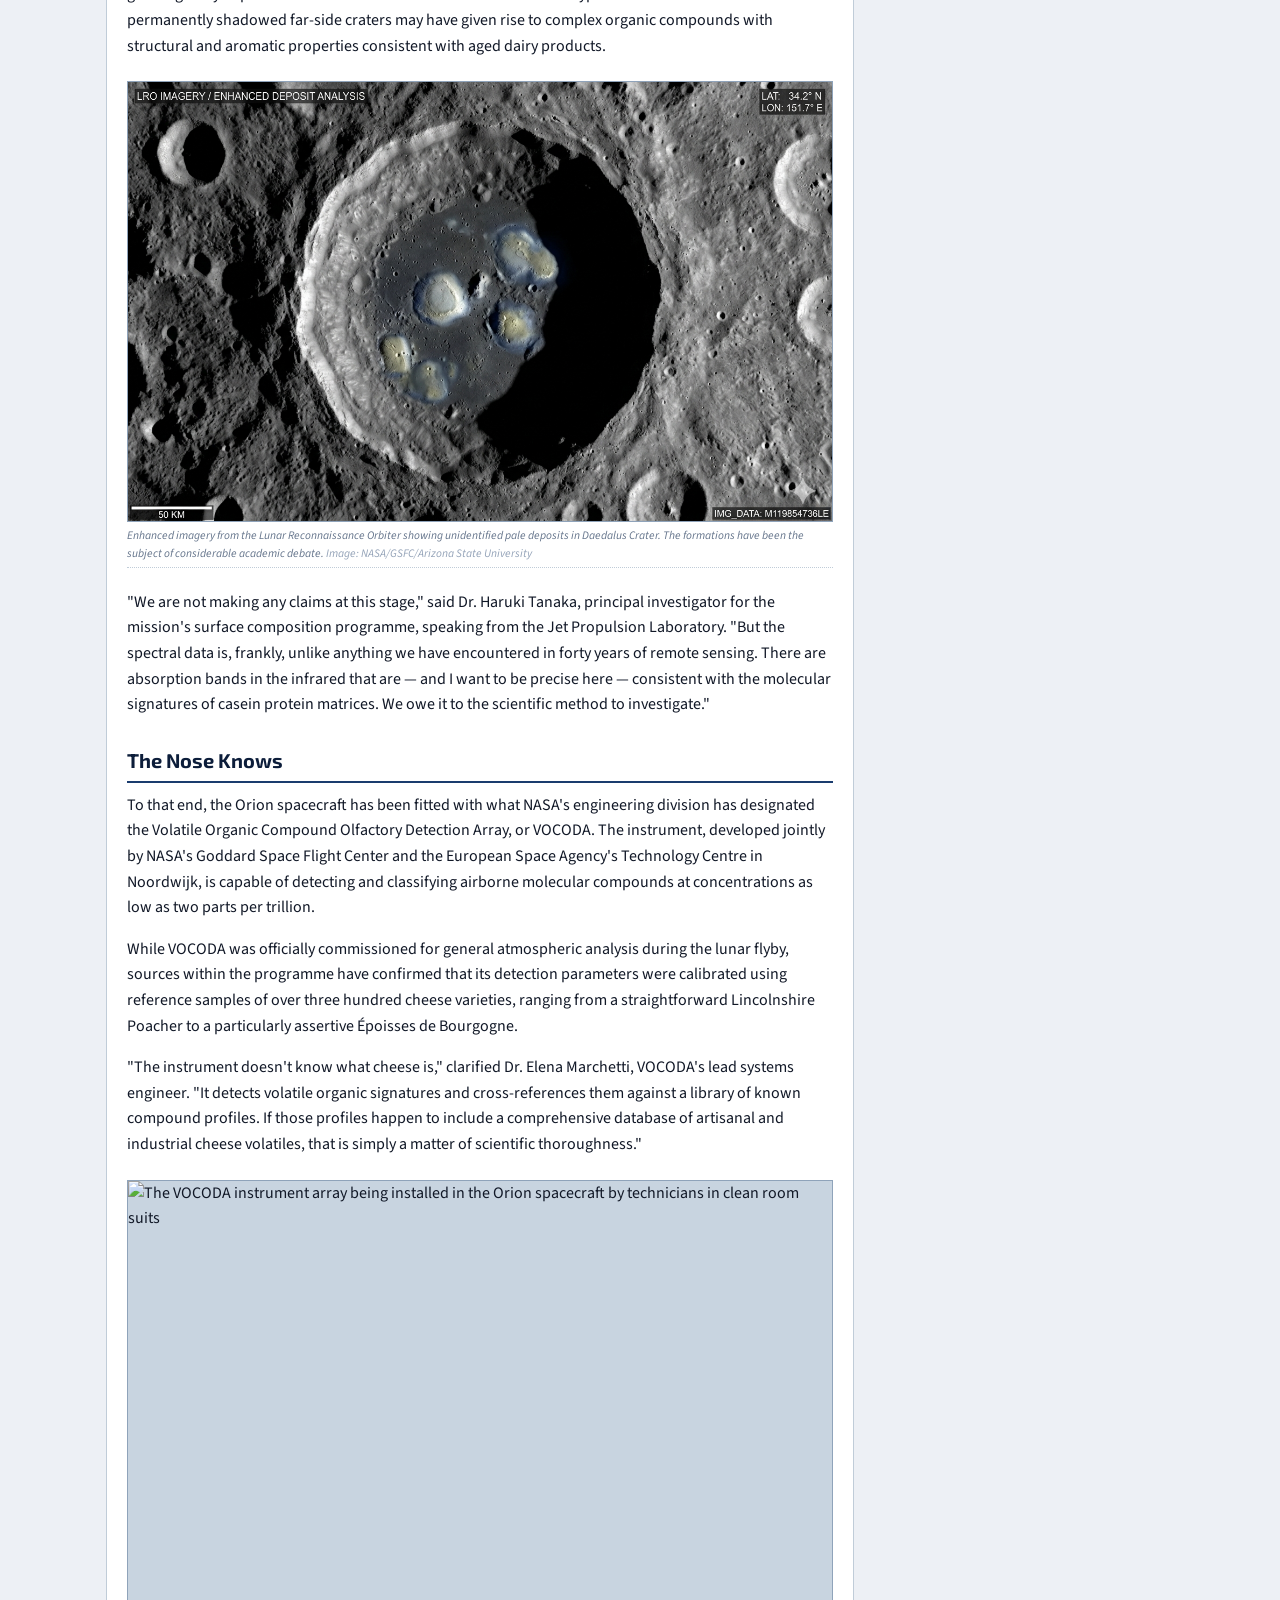
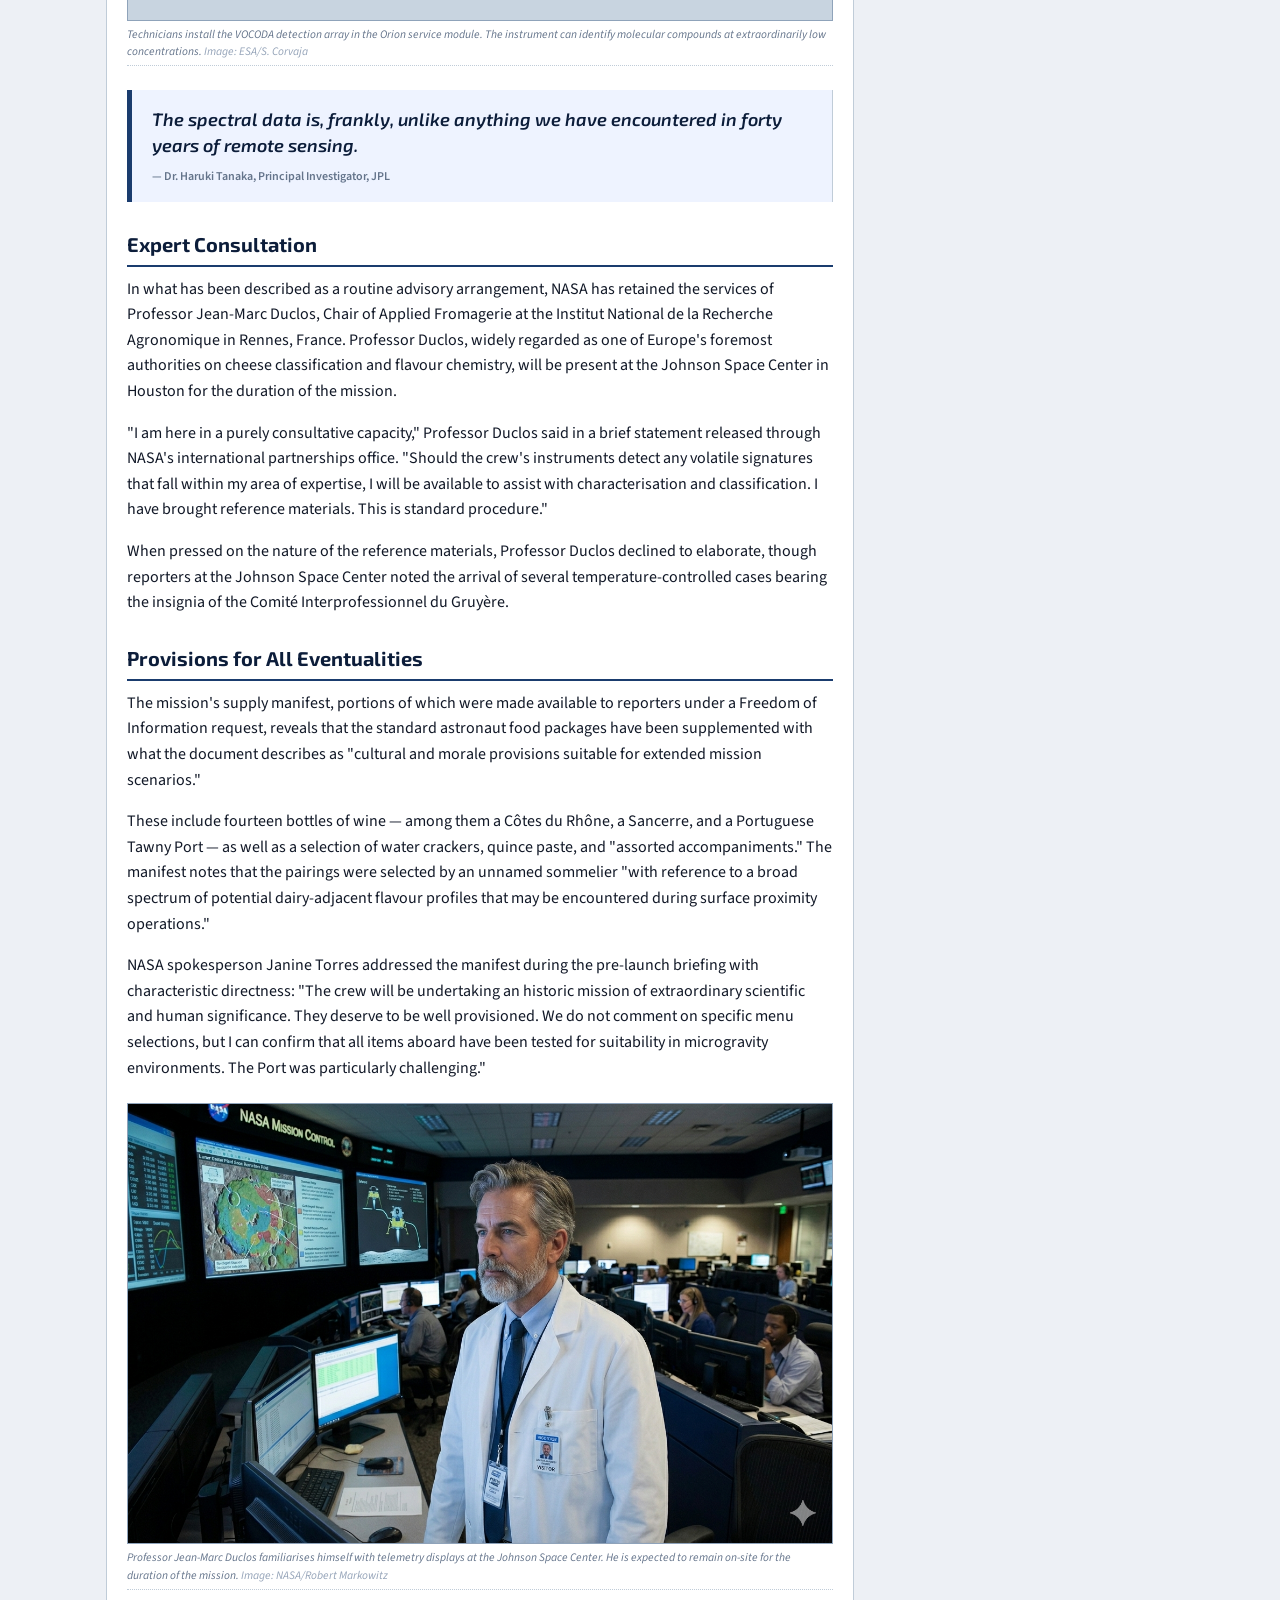
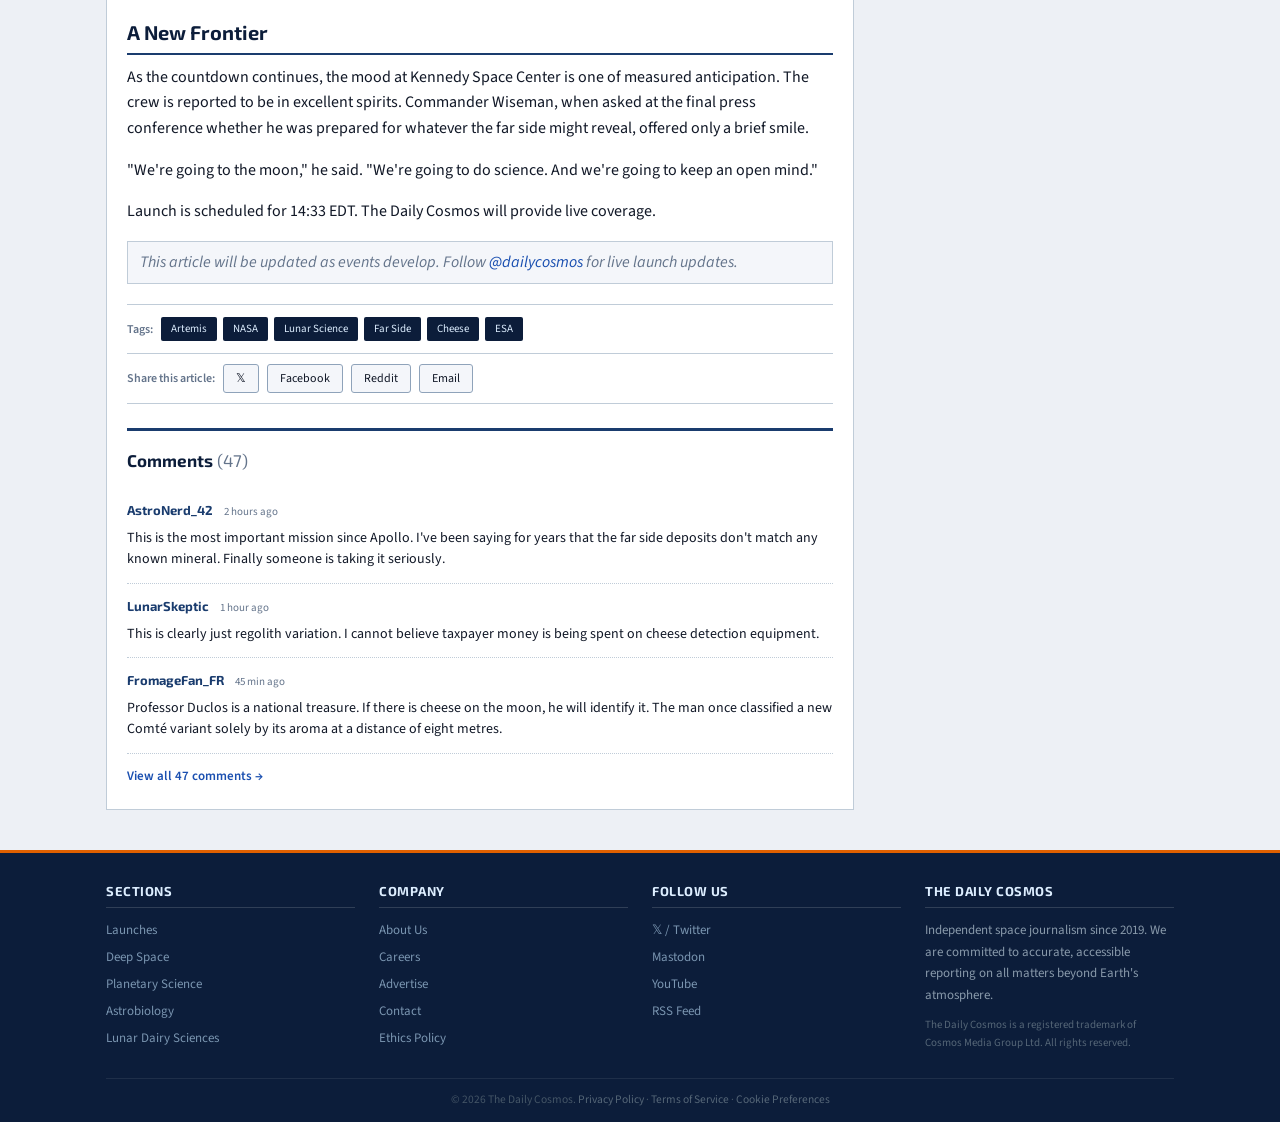
==== commit 6b67f195: "img sourcing fix" ====
--- a/index.html
+++ b/index.html
@@ -91,7 +91,7 @@
 
             <!-- Hero Image -->
             <figure class="hero-image">
-                <img src="images/artemis-launch-pad.png" alt="Artemis rocket on the launch pad at Kennedy Space Center, bathed in floodlights at dawn">
+                <img src="images/artemis-launch-pad.jpg" alt="Artemis rocket on the launch pad at Kennedy Space Center, bathed in floodlights at dawn">
                 <figcaption>The Artemis vehicle stands ready at Launch Complex 39B, Kennedy Space Center. <span class="credit">Image: NASA/Joel Kowsky</span></figcaption>
             </figure>
 
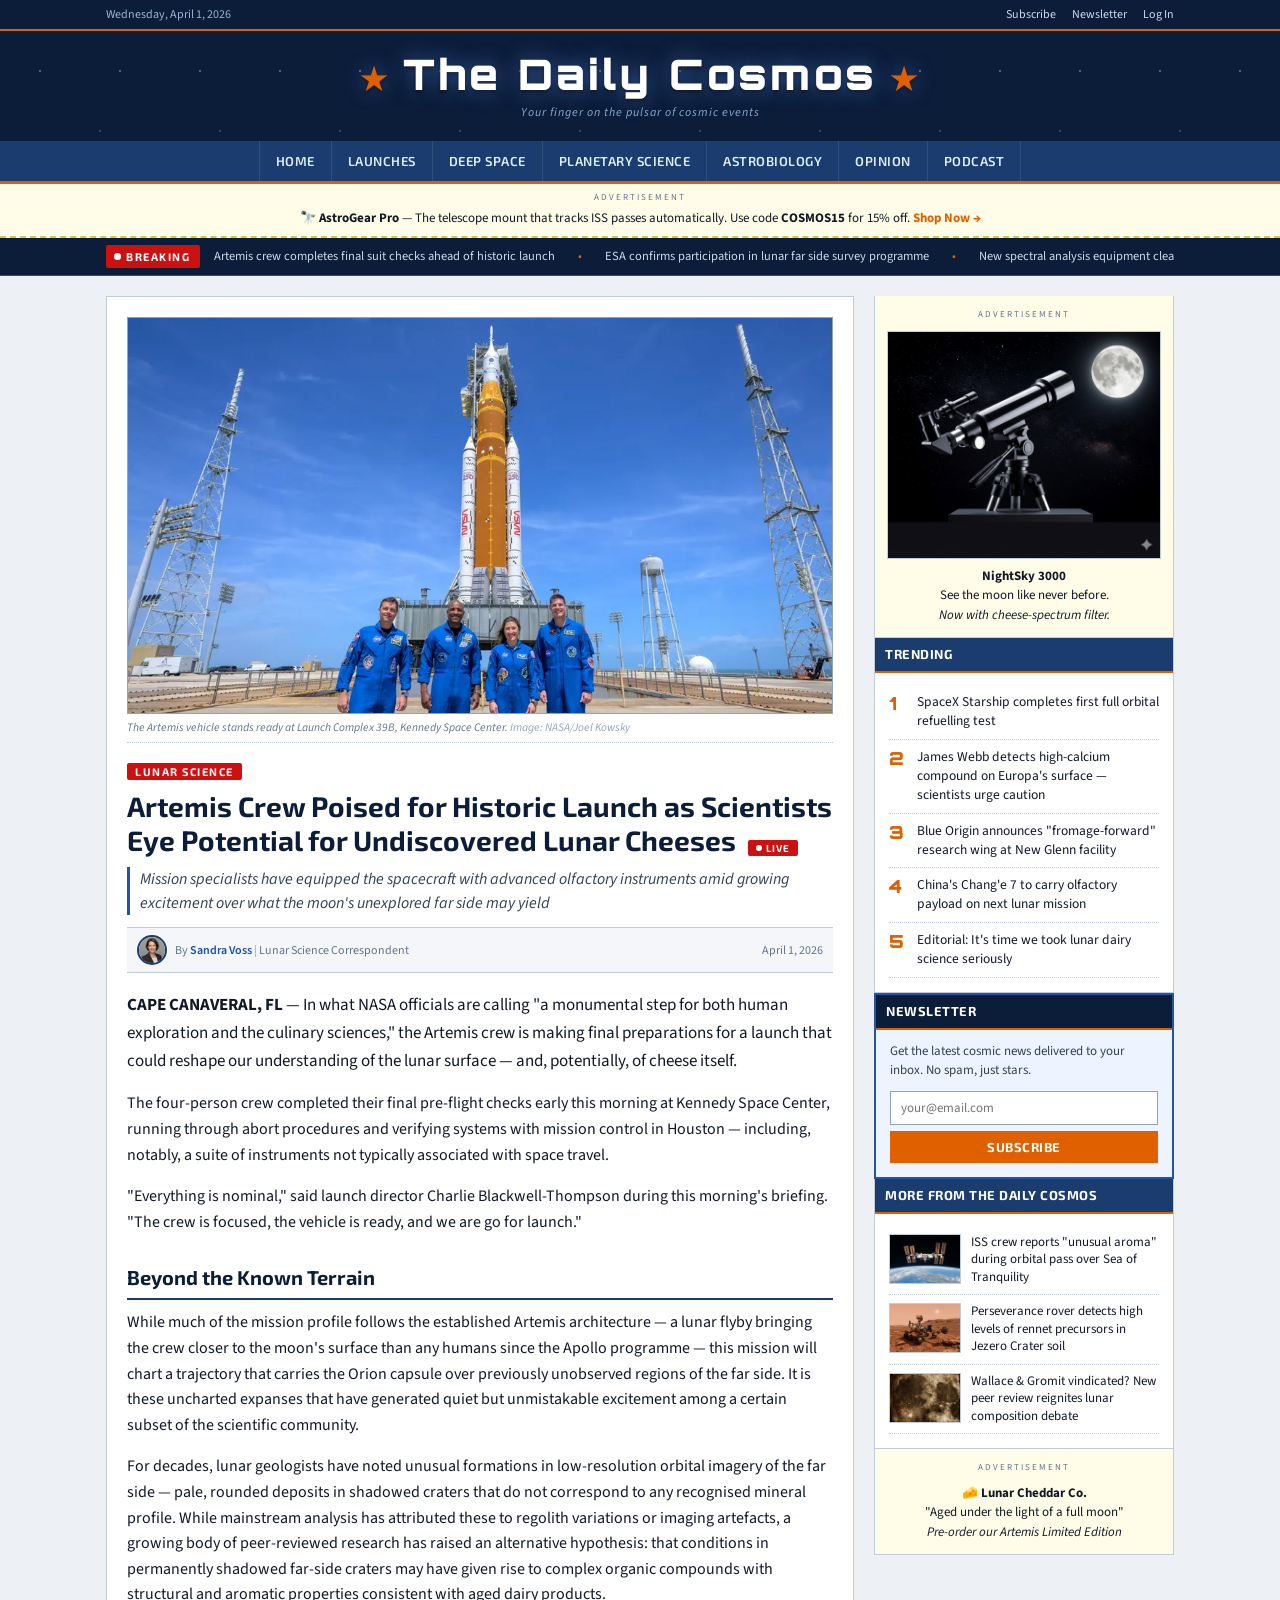
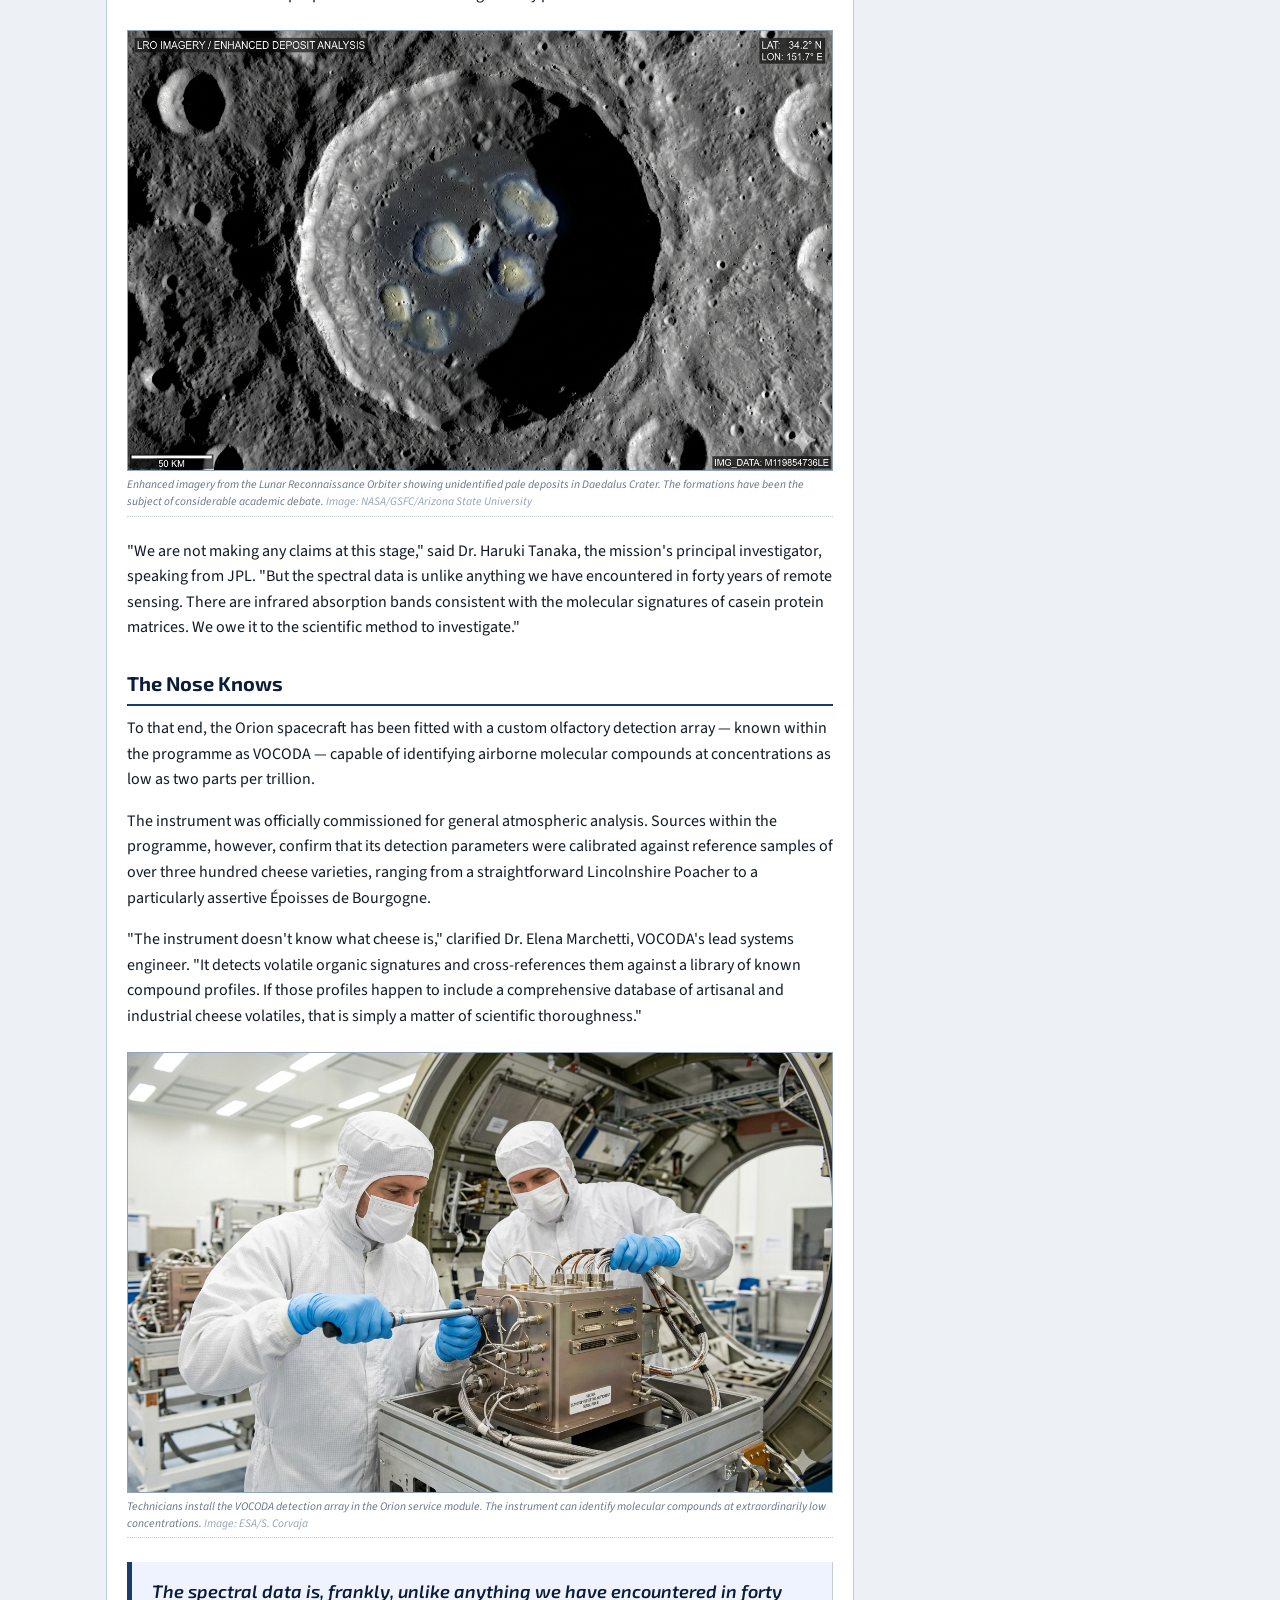
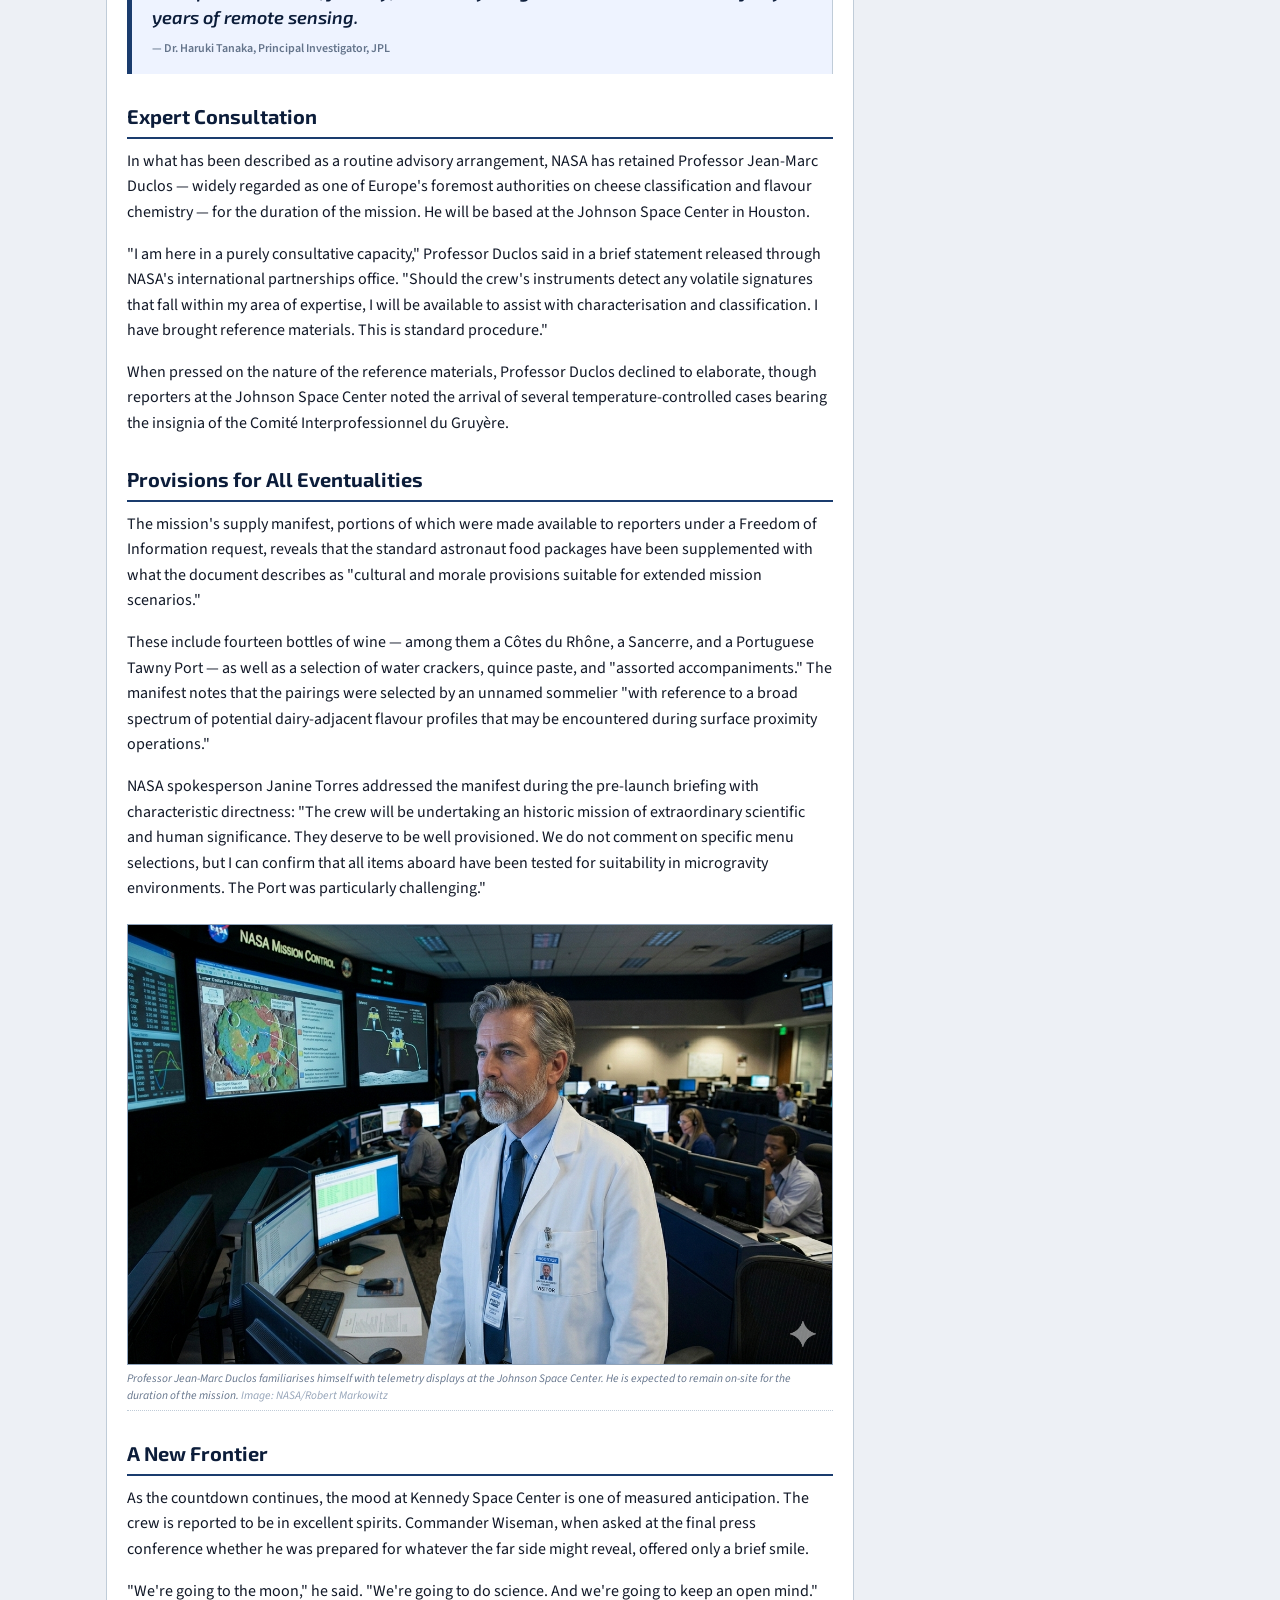
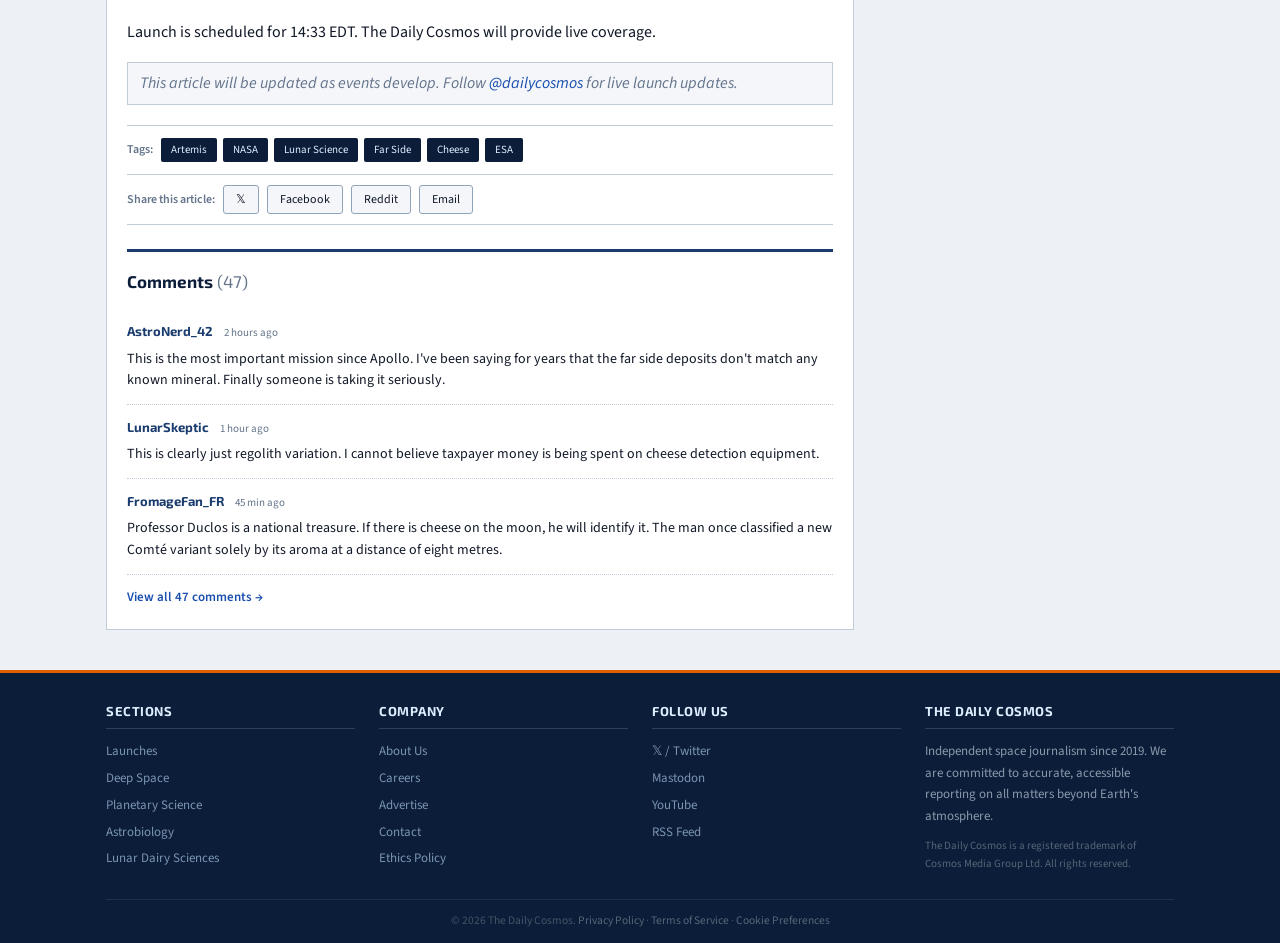
==== commit e79ec7ab: "edit copy" ====
--- a/index.html
+++ b/index.html
@@ -116,7 +116,7 @@
 
                 <p class="lead"><strong>CAPE CANAVERAL, FL</strong> — In what NASA officials are calling "a monumental step for both human exploration and the culinary sciences," the Artemis crew is making final preparations for a launch that could reshape our understanding of the lunar surface — and, potentially, of cheese itself.</p>
 
-                <p>The four-person crew completed their final pre-flight checks early this morning at Kennedy Space Center, running through abort procedures and verifying communications systems with mission control in Houston. Commander Reid Wiseman led the team through a simulation of translunar injection while flight engineers checked and re-checked the Orion spacecraft's environmental controls, navigation arrays, and — notably — a suite of instruments not typically associated with space travel.</p>
+                <p>The four-person crew completed their final pre-flight checks early this morning at Kennedy Space Center, running through abort procedures and verifying systems with mission control in Houston — including, notably, a suite of instruments not typically associated with space travel.</p>
 
                 <p>"Everything is nominal," said launch director Charlie Blackwell-Thompson during this morning's briefing. "The crew is focused, the vehicle is ready, and we are go for launch."</p>
 
@@ -131,13 +131,13 @@
                     <figcaption>Enhanced imagery from the Lunar Reconnaissance Orbiter showing unidentified pale deposits in Daedalus Crater. The formations have been the subject of considerable academic debate. <span class="credit">Image: NASA/GSFC/Arizona State University</span></figcaption>
                 </figure>
 
-                <p>"We are not making any claims at this stage," said Dr. Haruki Tanaka, principal investigator for the mission's surface composition programme, speaking from the Jet Propulsion Laboratory. "But the spectral data is, frankly, unlike anything we have encountered in forty years of remote sensing. There are absorption bands in the infrared that are — and I want to be precise here — consistent with the molecular signatures of casein protein matrices. We owe it to the scientific method to investigate."</p>
+                <p>"We are not making any claims at this stage," said Dr. Haruki Tanaka, the mission's principal investigator, speaking from JPL. "But the spectral data is unlike anything we have encountered in forty years of remote sensing. There are infrared absorption bands consistent with the molecular signatures of casein protein matrices. We owe it to the scientific method to investigate."</p>
 
                 <h3>The Nose Knows</h3>
 
-                <p>To that end, the Orion spacecraft has been fitted with what NASA's engineering division has designated the Volatile Organic Compound Olfactory Detection Array, or VOCODA. The instrument, developed jointly by NASA's Goddard Space Flight Center and the European Space Agency's Technology Centre in Noordwijk, is capable of detecting and classifying airborne molecular compounds at concentrations as low as two parts per trillion.</p>
-
-                <p>While VOCODA was officially commissioned for general atmospheric analysis during the lunar flyby, sources within the programme have confirmed that its detection parameters were calibrated using reference samples of over three hundred cheese varieties, ranging from a straightforward Lincolnshire Poacher to a particularly assertive Époisses de Bourgogne.</p>
+                <p>To that end, the Orion spacecraft has been fitted with a custom olfactory detection array — known within the programme as VOCODA — capable of identifying airborne molecular compounds at concentrations as low as two parts per trillion.</p>
+
+                <p>The instrument was officially commissioned for general atmospheric analysis. Sources within the programme, however, confirm that its detection parameters were calibrated against reference samples of over three hundred cheese varieties, ranging from a straightforward Lincolnshire Poacher to a particularly assertive Époisses de Bourgogne.</p>
 
                 <p>"The instrument doesn't know what cheese is," clarified Dr. Elena Marchetti, VOCODA's lead systems engineer. "It detects volatile organic signatures and cross-references them against a library of known compound profiles. If those profiles happen to include a comprehensive database of artisanal and industrial cheese volatiles, that is simply a matter of scientific thoroughness."</p>
 
@@ -153,7 +153,7 @@
 
                 <h3>Expert Consultation</h3>
 
-                <p>In what has been described as a routine advisory arrangement, NASA has retained the services of Professor Jean-Marc Duclos, Chair of Applied Fromagerie at the Institut National de la Recherche Agronomique in Rennes, France. Professor Duclos, widely regarded as one of Europe's foremost authorities on cheese classification and flavour chemistry, will be present at the Johnson Space Center in Houston for the duration of the mission.</p>
+                <p>In what has been described as a routine advisory arrangement, NASA has retained Professor Jean-Marc Duclos — widely regarded as one of Europe's foremost authorities on cheese classification and flavour chemistry — for the duration of the mission. He will be based at the Johnson Space Center in Houston.</p>
 
                 <p>"I am here in a purely consultative capacity," Professor Duclos said in a brief statement released through NASA's international partnerships office. "Should the crew's instruments detect any volatile signatures that fall within my area of expertise, I will be available to assist with characterisation and classification. I have brought reference materials. This is standard procedure."</p>
 
